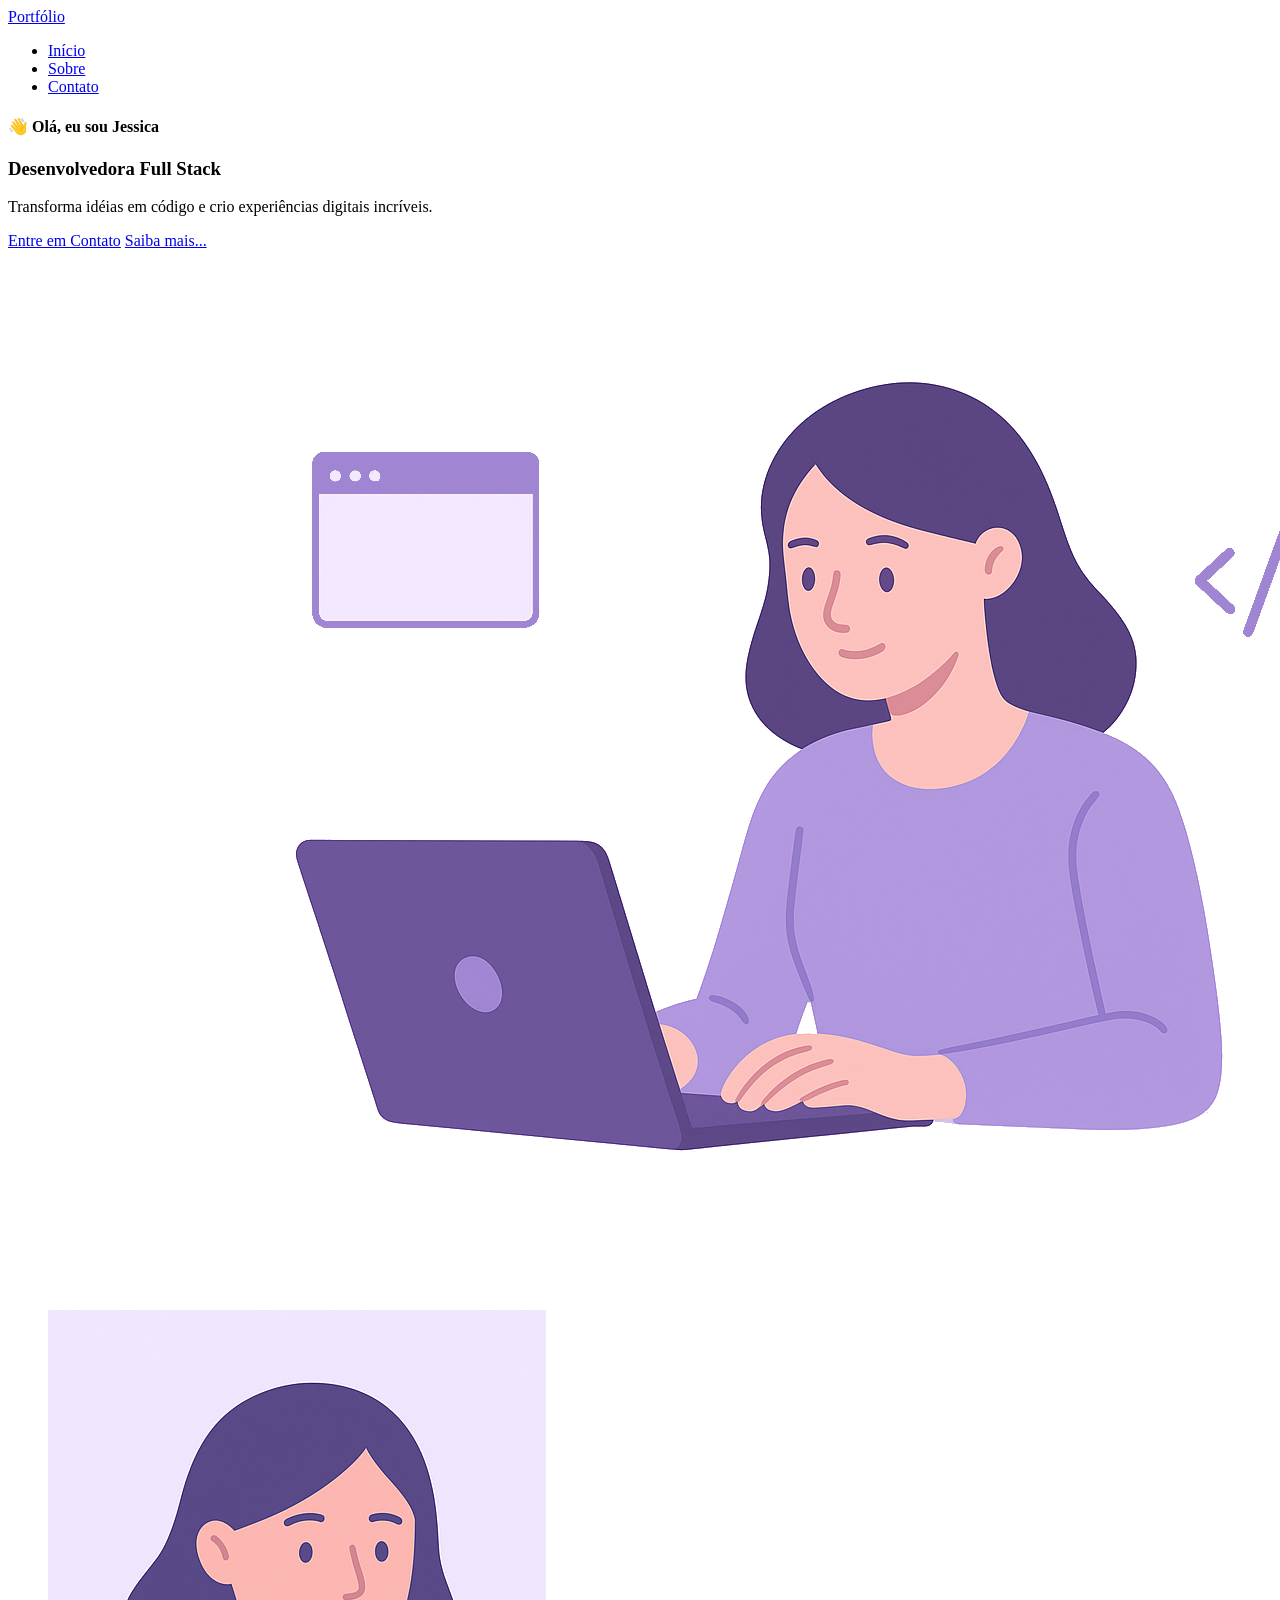
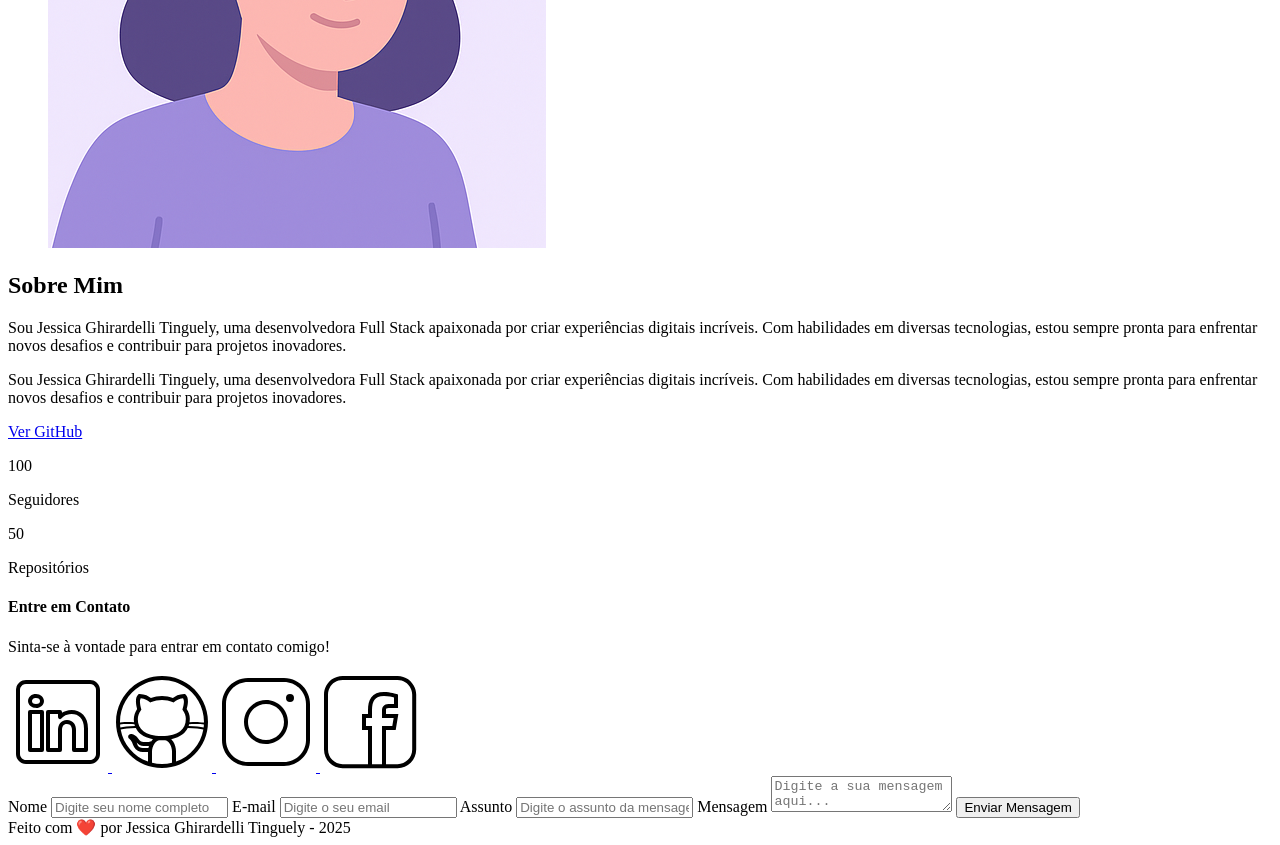
==== index.html @ 411f0055 ":sparkles: Construção da Página index.html" ====
<!DOCTYPE html>
<html lang="pt-br">
<head>
    <meta charset="UTF-8">
    <meta name="viewport" content="width=device-width, initial-scale=1.0">
    <!-- Meta Taqgs Essenciais -->
    <meta name="author" content="Jessica Ghirardelli Tinguely">
    <meta name="description" content="Portfólio de Jessica Ghirardelli Tinguely, desenvolvedora Full Stack especializada em criar experiências digitais incríveis. Conheça os meus projetos e entre em contato .">
    <meta name="robots" content="index, follow">

    <!-- Favicon -->
     <link rel="icon" type="image/svg+xml" href="./assets/img/favicon.svg">



    <title>Portfólio Jessica</title>
</head>
<body>
    <!-- Navbar - Menu -->
   <header class="flex menu_container">
        <article class="menu_content">
            <div id="titulo">
                <a href="#">Portfólio</a>
            </div>

            <nav>
                <ul class="flex menu_list">
                    <li><a href="#hero">Início</a></li>
                    <li><a href="#about">Sobre</a></li>
                    <li><a href="#contact">Contato</a></li>
                </ul>
            </nav>
        </article>
   </header>
    <!-- Seção Principal -->
    <main>

        <section id="hero" class="hero_container">
            <article class="hero_content">
                <h4> 👋 Olá, eu sou Jessica</h4>
                <h1>Desenvolvedora Full Stack</h1>
                <p>Transforma idéias em código e crio experiências digitais incríveis.</p>
                <div class="hero_buttons">
                    <a href="#contact" class="botao">Entre em Contato</a>
                    <a href="#about" class="botao-outline">Saiba mais...</a>
                </div>
            </article>
            <figure class="hero_image">
                <img src="./assets/img/dev_woman.svg" 
                alt="Imagem com uma pessoa desenvolvedora escrevendo código em um laptop"
                class="ilustracao float-animation"
                >
            </figure>

        </section>

        <section id="about" class="about_container">
            <figure class="about_image">
                <img src="./assets/img/avatar_dev_woman.svg" 
                alt="Foto da pessoa desenvolvedora"
                >
            </figure>
            <article>
            <h2>Sobre Mim</h2>
            <p>Sou Jessica Ghirardelli Tinguely, uma desenvolvedora Full Stack apaixonada por criar experiências digitais incríveis. Com habilidades em diversas tecnologias, estou sempre pronta para enfrentar novos desafios e contribuir para projetos inovadores.</p>
            <p>Sou Jessica Ghirardelli Tinguely, uma desenvolvedora Full Stack apaixonada por criar experiências digitais incríveis. Com habilidades em diversas tecnologias, estou sempre pronta para enfrentar novos desafios e contribuir para projetos inovadores.</p>

            <div class="about_stats">
                <a href="#" target="_blank"class="botao">Ver GitHub</a>
                <div class="stat-item">
                    <p class="stat-number">100</p>
                    <p class="stat-label">Seguidores</p>
                </div>
                <div class="stat-item">
                    <p class="stat-number">50</p>
                    <p class="stat-label">Repositórios</p>
                </div>
        </div>
            
            </article>
        </section>

        <section id="contact"   >
            <article class="contact_info">
                <h4>Entre em Contato</h4>
                <p>Sinta-se à vontade para entrar em contato comigo!</p>
                <div class="social_container">
                    <a href="#" target="_blank" class="social_icon">
                        <img src="./assets/img/linkedin.svg" alt="Link para o Linkedin"> 
                    </a>
                    <a href="#" target="_blank" class="social_icon">
                        <img src="./assets/img/github.svg" alt="Link para o GitHub"> 
                    </a>
                    <a href="#" target="_blank" class="social_icon">
                        <img src="./assets/img/instagram.svg" alt="Link para o Instagram"> 
                    </a>
                    <a href="#" target="_blank" class="social_icon">
                        <img src="./assets/img/facebook.svg" alt="Link para o Facebook"> 
                    </a>

                </div>


            </article>
            <form id="formulario">
                <label for="nome">Nome</label>
                <input id="nome" name="nome" type="text" placeholder="Digite seu nome completo">
                <span id="txtNome"></span>

                <label for="email">E-mail</label>
                <input id="email" name="email" type="text" placeholder="Digite o seu email">
                <span id="txtEmail"></span>

                <label for="assunto">Assunto</label>
                <input id="assunto" name="assunto" type="text" placeholder="Digite o assunto da mensagem">
                <span id="txtAssunto"></span>

                <label for="mensagem">Mensagem</label>
                <textarea id="mensagem" name="mensagem" placeholder="Digite a sua mensagem aqui..."></textarea>
        
                <button class="botao" type="submit">Enviar Mensagem</button>
            </form>
        </section>
    </main>
    <!-- Footer - Rodapé -->
    <footer>
        Feito com ❤️ por Jessica Ghirardelli Tinguely - 2025
    </footer>
</body>
</html>
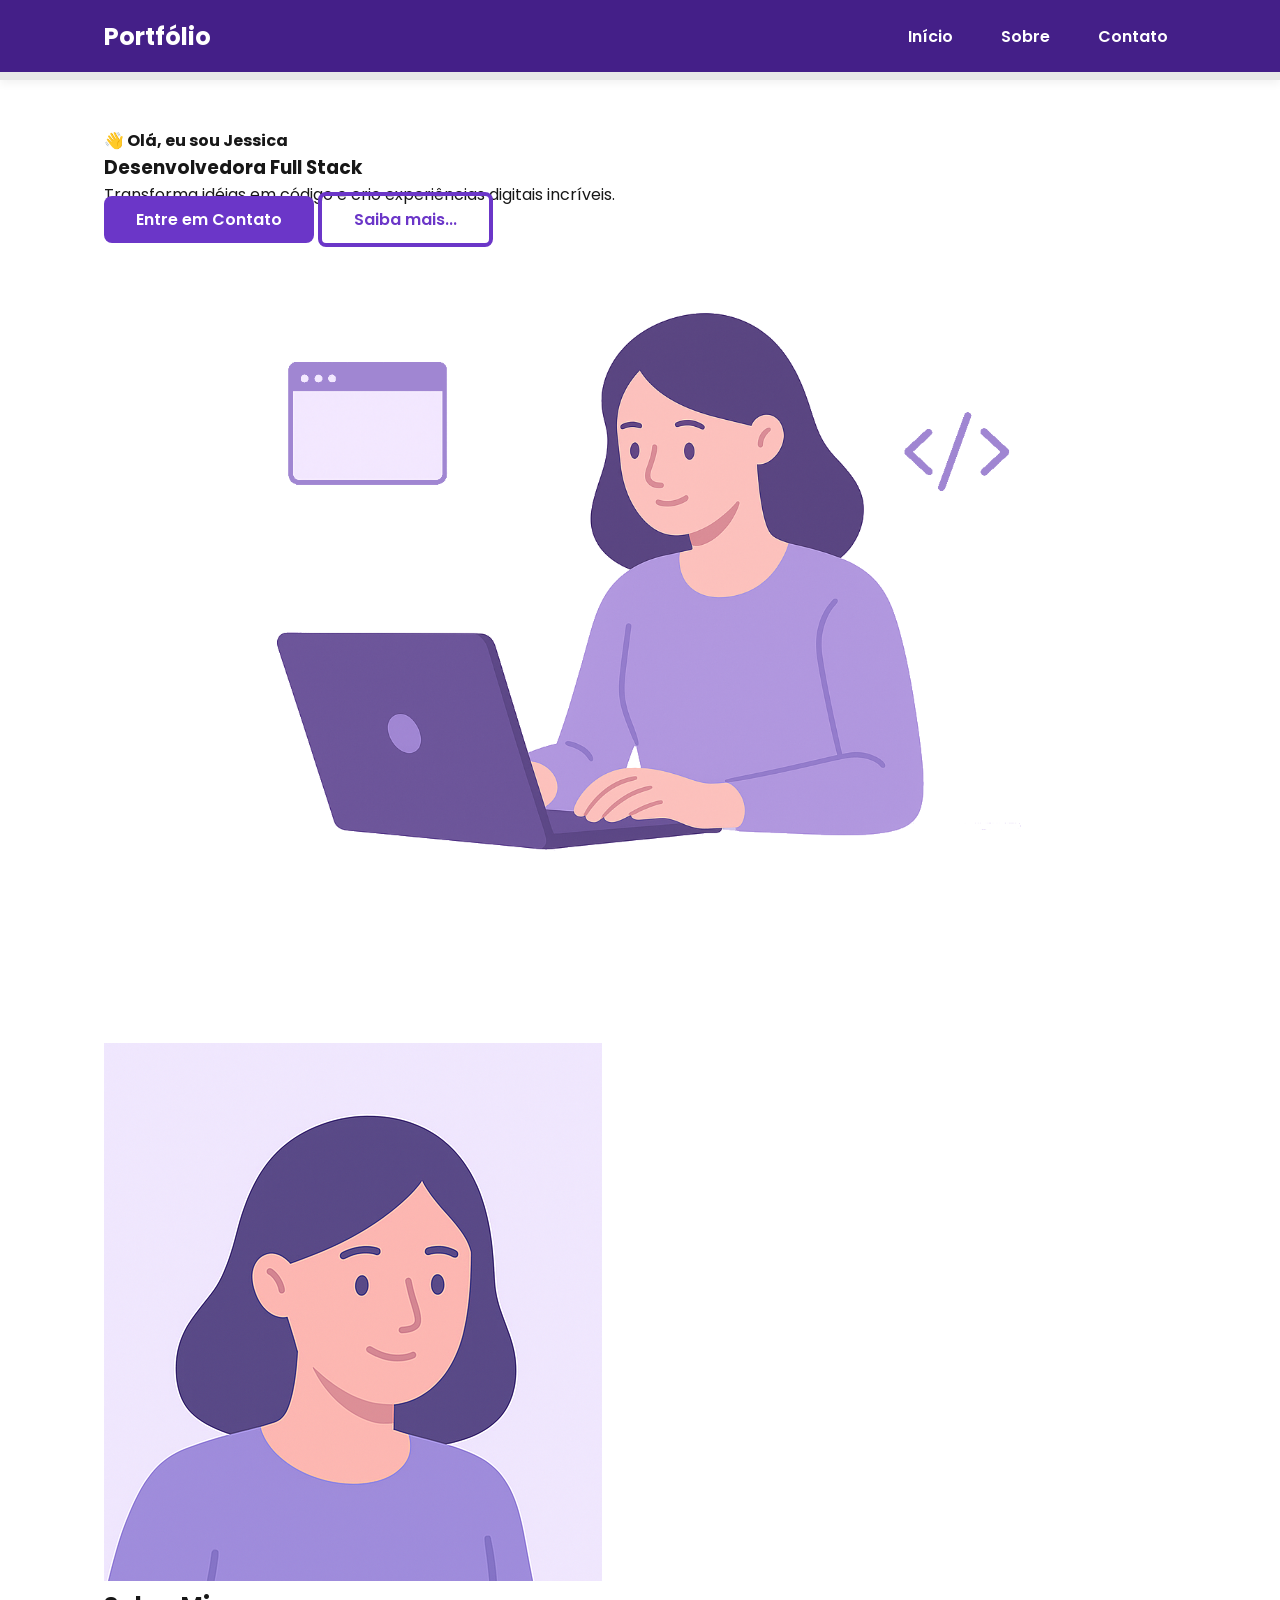
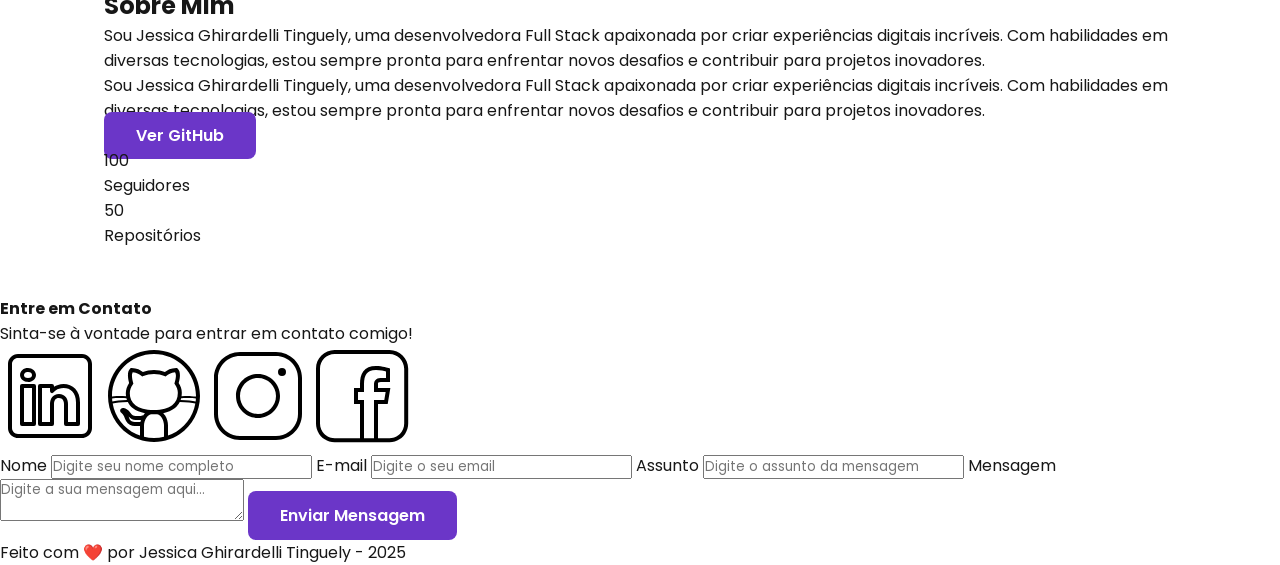
==== commit 9ad2e9a2: ":sparkles: Implementação CSS" ====
--- a/index.html
+++ b/index.html
@@ -1,8 +1,20 @@
 <!DOCTYPE html>
 <html lang="pt-br">
 <head>
+
+    <!-- Servidores de Fontes do Google -->
+    <link rel="preconnect" href="https://fonts.googleapis.com">
+    <link rel="preconnect" href="https://fonts.gstatic.com" crossorigin>
+ 
+    <!-- Fonte do Google - Poppins -->
+    <link href="https://fonts.googleapis.com/css2?family=Poppins&display=swap" rel="stylesheet">
+
+    <!-- Padrão de caracteres -->
     <meta charset="UTF-8">
+
+    <!-- Layout Mobile -->
     <meta name="viewport" content="width=device-width, initial-scale=1.0">
+   
     <!-- Meta Taqgs Essenciais -->
     <meta name="author" content="Jessica Ghirardelli Tinguely">
     <meta name="description" content="Portfólio de Jessica Ghirardelli Tinguely, desenvolvedora Full Stack especializada em criar experiências digitais incríveis. Conheça os meus projetos e entre em contato .">
@@ -11,11 +23,14 @@
     <!-- Favicon -->
      <link rel="icon" type="image/svg+xml" href="./assets/img/favicon.svg">
 
+    <!--Link para o arquivo CSS -->
 
+    <link rel="stylesheet" href="./assets/css/styles.css">
 
     <title>Portfólio Jessica</title>
 </head>
 <body>
+    
     <!-- Navbar - Menu -->
    <header class="flex menu_container">
         <article class="menu_content">
--- a/assets/css/styles.css
+++ b/assets/css/styles.css
@@ -0,0 +1,165 @@
+/* Reset do navegador */
+
+*{
+    margin: 0;
+    padding: 0;
+    box-sizing: border-box;
+    text-decoration: none;
+    outline: none;
+    font-family: 'Poppins', sans-serif;
+}
+/* === VARIÁVEIS === */
+:root {
+    /* Cores */
+    --purple-50:  #f4eaff; 
+    --purple-100: #e9dcfa; 
+    --purple-200: #cdb3f0; 
+    --purple-300: #b186e5; 
+    --purple-400: #9460db; 
+    --purple-500: #6b36c8; 
+    --purple-600: #5b2ca0; 
+    --purple-700: #4c2177; 
+    --purple-800: #441f88; 
+    --purple-900: #2a0e4d; 
+    --gray-100: #f5f5f5;
+    --gray-200: #e8e8e8;
+    --gray-400: #505861;
+    --black-800: #171717;
+    --white: #ffffff;
+    --error: #e63946;
+ 
+    /* Sombras */
+    --shadow-sm: 0 0.25rem 0.5rem #0000000D;
+    --shadow-md: 0 0.25rem 0.75rem #6B36C84D;
+    --shadow-lg: 0 0.5rem 1.5rem #6B36C833;
+    --shadow-focus: 0 0 0 0.25rem #6B36C81A;
+}
+
+/* Estilos globais */
+
+html{
+    scroll-behavior: smooth;
+}
+
+body{
+    display: flex;
+    flex-direction: column;
+    min-height: 100vh;
+    background-color: var(--white);
+    color: var(--black-800);
+}
+
+main{
+    flex: 1;
+}
+a, 
+button{
+    cursor: pointer;
+}
+
+/* Botões */
+
+.botao,
+.botao-outline{
+    padding: 0.75rem 2rem;
+    border-radius: 0.5rem;
+    font-size: 1rem;
+    font-weight: 600;
+    text-align: center;
+    transition: all 0.3s ease;
+}
+.botao{
+    border: none;
+    color: var(--white);
+    background-color: var(--purple-500);
+}
+.botao:hover{
+    background-color: var(--purple-800);
+    box-shadow: var(--shadow-md);
+    transform: translateY(-0.25rem);
+}
+.botao-outline{
+    border: 0.25rem solid var(--purple-500);
+    color: var(--purple-500);
+    background-color: transparent;
+}
+.botao-outline:hover{
+    background-color: var(--purple-500);
+    color: var(--white);
+    box-shadow: var(--shadow-md);
+    transform: translateY(-0.25rem);
+}
+
+/* Menu */
+
+.menu_container{
+    position: sticky;
+    top:0;
+    wurl(http://127.0.0.1:5500/assets/img/dev_woman.svg)idth: 100%;
+    height: 5rem;
+    background-color: var(--purple-800);
+    border-bottom: 0.5rem solid var(--gray-200);
+    box-shadow: var(--shadow-sm);
+    z-index: 1000; /* Mantém o menu acima de outros elementos */
+}
+
+.menu_content{
+    display: flex;
+    justify-content: space-between;
+    align-items: center;
+    width: 70rem;
+    height: 100%;
+    padding: 0 1.5rem;
+    margin: 0 auto;
+}
+
+.menu_container a{
+    font-weight: 600;
+    color: var(--white);
+    transition: color 0.3s ease;
+}
+.menu_container a:hover{
+    color: var(--purple-200);
+}
+
+#titulo a{
+    font-size: 1.5rem;
+    font-weight: 700;
+}
+
+.menu_list{
+    display: flex;
+    list-style: none;
+    gap: 2rem;
+}
+
+.menu_list a{
+    padding: 0.5rem;
+}
+
+/* Seções - Estilos Comuns */
+
+.hero_container,
+.about_container,
+.contact_container{
+    max-width: 70rem;
+    margin: 0 auto;
+    padding: 3rem 1.5rem;
+    scroll-margin-top: 6rem; /* Espaço para o menu fixo */
+}
+
+/* Seção Hero */
+
+.hero_image{
+    flex: 1;
+    display: flex;
+    justify-content: center;
+    align-items: center;
+}
+
+.ilustracao{
+    width: 100%;
+    max-width: 100%;
+    border-radius: 2rem;
+}
+
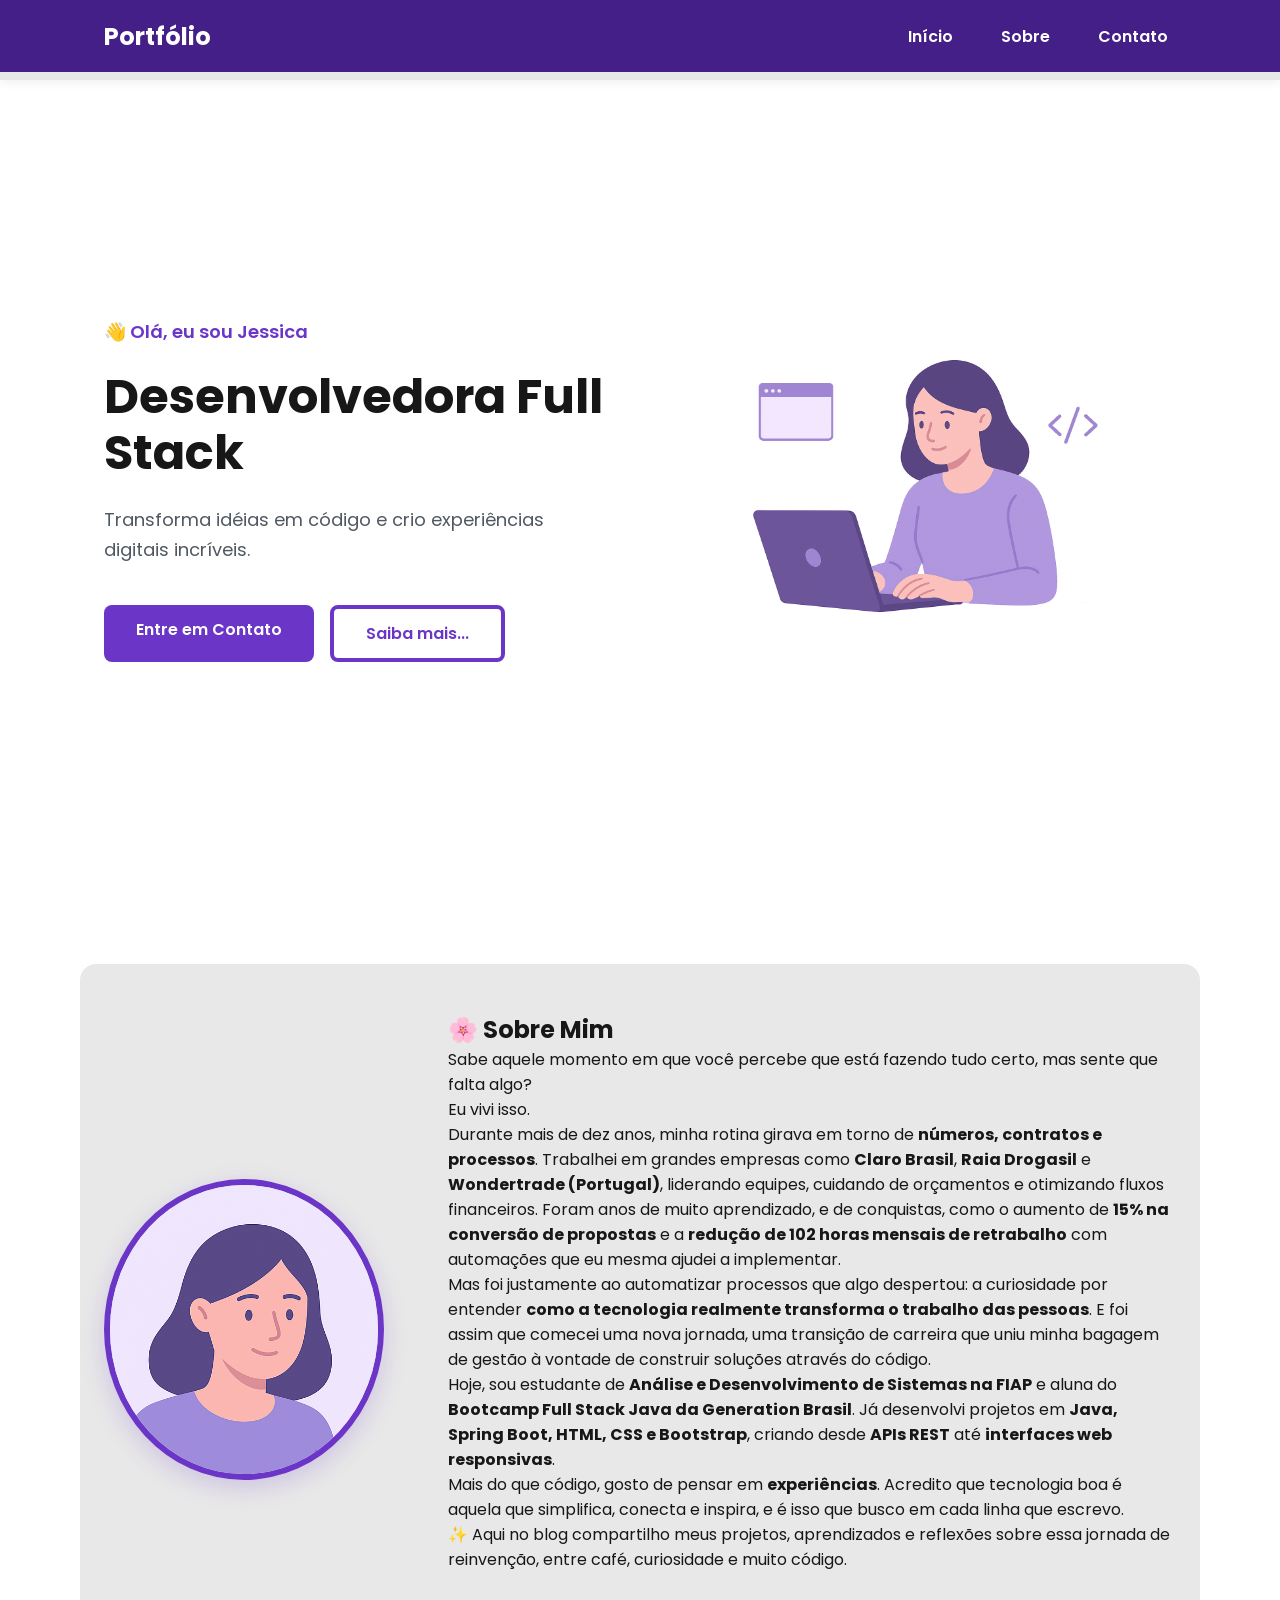
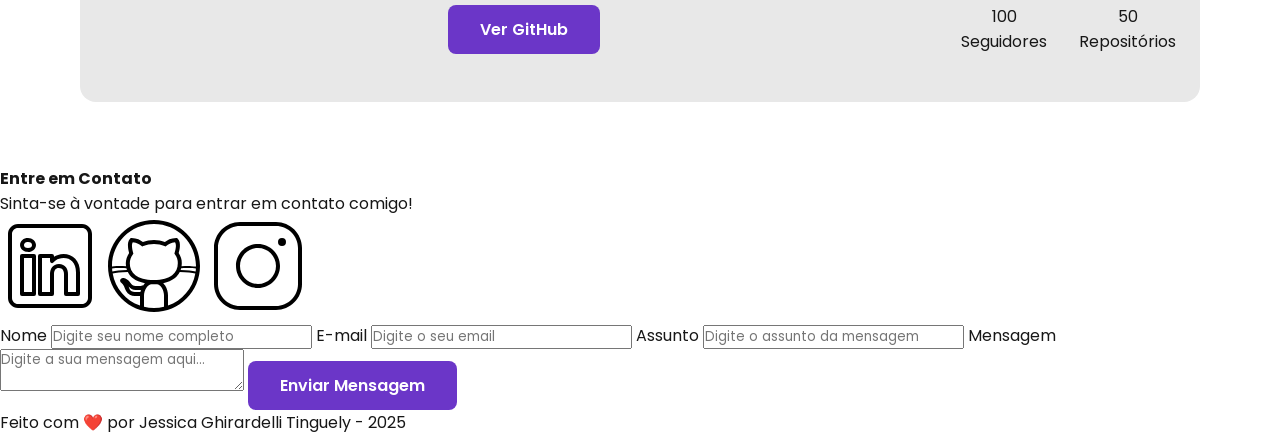
==== commit 4be1943d: ":lipstick: Estilização com CSS Hero e About" ====
--- a/index.html
+++ b/index.html
@@ -76,12 +76,34 @@
                 >
             </figure>
             <article>
-            <h2>Sobre Mim</h2>
-            <p>Sou Jessica Ghirardelli Tinguely, uma desenvolvedora Full Stack apaixonada por criar experiências digitais incríveis. Com habilidades em diversas tecnologias, estou sempre pronta para enfrentar novos desafios e contribuir para projetos inovadores.</p>
-            <p>Sou Jessica Ghirardelli Tinguely, uma desenvolvedora Full Stack apaixonada por criar experiências digitais incríveis. Com habilidades em diversas tecnologias, estou sempre pronta para enfrentar novos desafios e contribuir para projetos inovadores.</p>
+            <h2>🌸 Sobre Mim</h2>
+                <p>Sabe aquele momento em que você percebe que está fazendo tudo certo, mas sente que falta algo? <br>
+                Eu vivi isso.</p>
+               
+                <p>Durante mais de dez anos, minha rotina girava em torno de <strong>números, contratos e processos</strong>. 
+                Trabalhei em grandes empresas como <strong>Claro Brasil</strong>, <strong>Raia Drogasil</strong> e 
+                <strong>Wondertrade (Portugal)</strong>, liderando equipes, cuidando de orçamentos e otimizando fluxos financeiros. 
+                Foram anos de muito aprendizado, e de conquistas, como o aumento de <strong>15% na conversão de propostas</strong> 
+                e a <strong>redução de 102 horas mensais de retrabalho</strong> com automações que eu mesma ajudei a implementar.</p>
+              
+                <p>Mas foi justamente ao automatizar processos que algo despertou: a curiosidade por entender 
+                <strong>como a tecnologia realmente transforma o trabalho das pessoas</strong>.  
+                E foi assim que comecei uma nova jornada, uma transição de carreira que uniu minha bagagem de gestão 
+                à vontade de construir soluções através do código.</p>
+              
+                <p>Hoje, sou estudante de <strong>Análise e Desenvolvimento de Sistemas na FIAP</strong> e aluna do 
+                <strong>Bootcamp Full Stack Java da Generation Brasil</strong>. Já desenvolvi projetos em 
+                <strong>Java, Spring Boot, HTML, CSS e Bootstrap</strong>, criando desde <strong>APIs REST</strong> 
+                até <strong>interfaces web responsivas</strong>.</p>
+              
+                <p>Mais do que código, gosto de pensar em <strong>experiências</strong>.  
+                Acredito que tecnologia boa é aquela que simplifica, conecta e inspira, e é isso que busco em cada linha que escrevo.</p>
+              
+                <p>✨ Aqui no blog compartilho meus projetos, aprendizados e reflexões sobre essa jornada de reinvenção,
+                entre café, curiosidade e muito código.</p>
 
             <div class="about_stats">
-                <a href="#" target="_blank"class="botao">Ver GitHub</a>
+                <a href="https://github.com/jessicatinguely" target="_blank"class="botao">Ver GitHub</a>
                 <div class="stat-item">
                     <p class="stat-number">100</p>
                     <p class="stat-label">Seguidores</p>
@@ -100,19 +122,15 @@
                 <h4>Entre em Contato</h4>
                 <p>Sinta-se à vontade para entrar em contato comigo!</p>
                 <div class="social_container">
-                    <a href="#" target="_blank" class="social_icon">
+                    <a href="https://linkedin.com/in/jessicatinguely" target="_blank" class="social_icon">
                         <img src="./assets/img/linkedin.svg" alt="Link para o Linkedin"> 
                     </a>
-                    <a href="#" target="_blank" class="social_icon">
+                    <a href="https://github.com/jessicatinguely" target="_blank" class="social_icon">
                         <img src="./assets/img/github.svg" alt="Link para o GitHub"> 
                     </a>
-                    <a href="#" target="_blank" class="social_icon">
+                    <a href="https://www.instagram.com/jessicatinguely/" target="_blank" class="social_icon">
                         <img src="./assets/img/instagram.svg" alt="Link para o Instagram"> 
                     </a>
-                    <a href="#" target="_blank" class="social_icon">
-                        <img src="./assets/img/facebook.svg" alt="Link para o Facebook"> 
-                    </a>
-
                 </div>
 
 
--- a/assets/css/styles.css
+++ b/assets/css/styles.css
@@ -95,7 +95,7 @@
 .menu_container{
     position: sticky;
     top:0;
-    wurl(http://127.0.0.1:5500/assets/img/dev_woman.svg)idth: 100%;
+    width: 100%;
     height: 5rem;
     background-color: var(--purple-800);
     border-bottom: 0.5rem solid var(--gray-200);
@@ -162,4 +162,125 @@
     max-width: 100%;
     border-radius: 2rem;
 }
-
+.hero_container {
+    min-height: calc(100vh - 5rem);  /* Altura total da viewport menos a altura do menu */
+    display: flex;
+    align-items: center;
+    gap: 4rem;
+}
+
+.hero_content {
+    flex: 1;
+    display: flex;
+    flex-direction: column;  /* Alinha os itens verticalmente */
+    gap: 1.5rem;
+}
+
+.hero_content h4 {  
+    font-size: 1.125rem;
+    font-weight: 600;
+    color: var(--purple-500);
+}
+
+.hero_content h1 {  
+    font-size: 3rem;
+    font-weight: 700;
+    line-height: 3.5rem;
+    color: var(--black-800);
+}
+
+.hero_content p {  
+    font-size: 1.125rem;
+    line-height: 1.875rem;
+    color: var(--gray-400);
+}
+
+.hero_buttons {
+    display: flex;
+    gap: 1rem;
+    margin-top: 1rem;
+}
+/* === ABOUT === */
+.about_container {
+    margin: 4rem auto;
+    display: flex;
+    align-items: center;
+    gap: 4rem;
+    background-color: var(--gray-200);
+    border-radius: 1rem;
+}
+
+.about_image {
+    flex: 0 0 17.5rem;  
+}
+
+.about_image img {
+    width: 100%;
+    border: 0.375rem solid var(--purple-500);
+    border-radius: 50%;
+    box-shadow: var(--shadow-lg);
+}
+
+.about_content h2 {
+    font-size: 2.5rem;ƒ
+    font-weight: 700;
+    margin-bottom: 1.5rem;
+    color: var(--purple-800);
+}
+
+.about_content p {
+    font-size: 1.125rem;
+    line-height: 1.875rem;
+    color: var(--gray-400);
+    margin-bottom: 1rem;
+}
+
+.about_stats {
+    display: flex;
+    gap: 2rem;
+    margin-top: 2rem;
+    align-items: center;
+}
+
+.about_stats .botao {
+    margin-right: auto;
+}
+
+.stat-item {
+    text-align: center;
+}
+
+.stats-wrapper {
+    display: flex;
+    flex-direction: row;
+    gap: 2rem;
+    margin-top: 2rem;
+}
+
+.stats-wrapper .stat-number {
+    font-size: 1.5rem;
+    font-weight: 700;
+    color: var(--purple-500);
+    margin-bottom: 0;
+}
+
+.stats-wrapper .stat-label {
+    font-size: 0.875rem;
+    color: var(--gray-400);
+    margin-bottom: 0;
+}
+/* Animação - Imagem Hero */
+@keyframes float {
+    0%,
+    100% {
+        transform: translateY(0); /* Define a posição inicial e final */
+    }
+
+    50% {
+        transform: translateY(-1.25rem);  /* Move a imagem para cima no meio da animação */
+    }
+}
+
+.float-animation {
+    animation: float 3s ease-in-out infinite;  /* Aplica a animação com duração de 3 segundos, suavização ease-in-out e repetição infinita */
+}
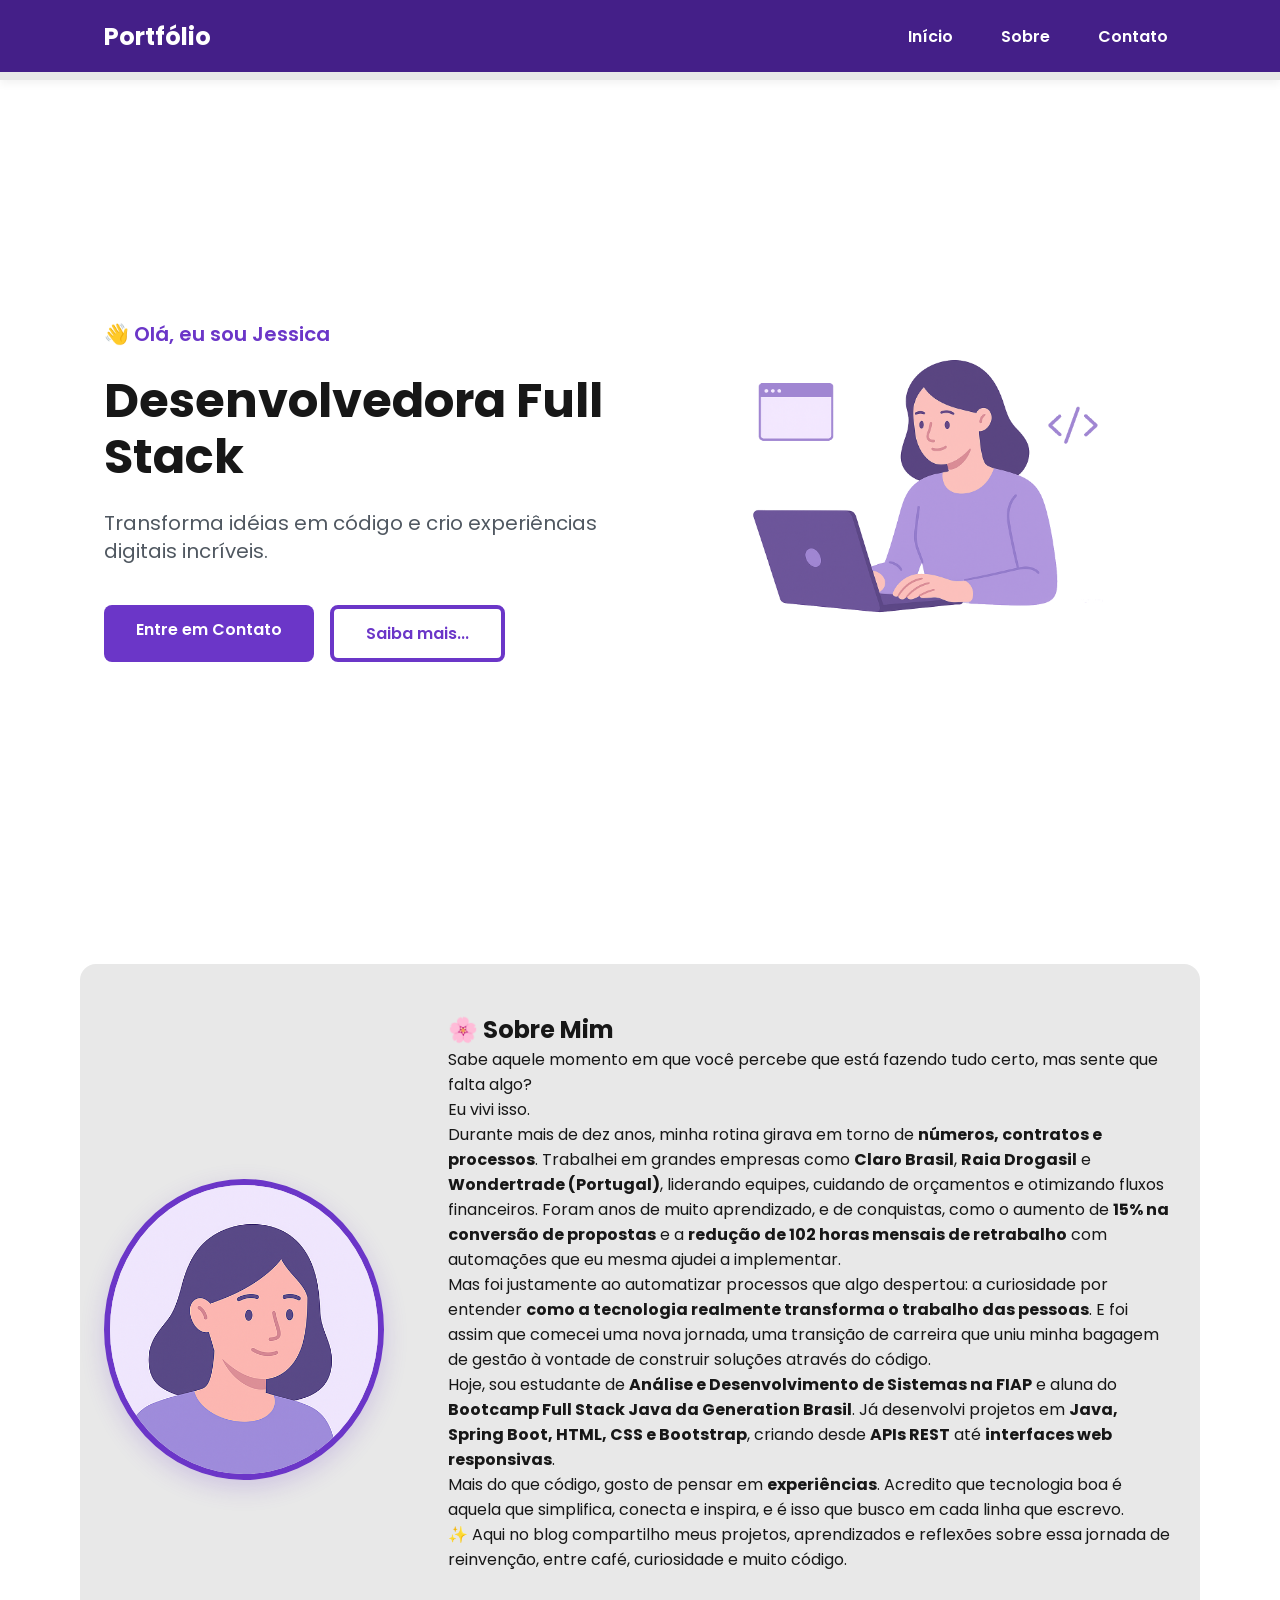
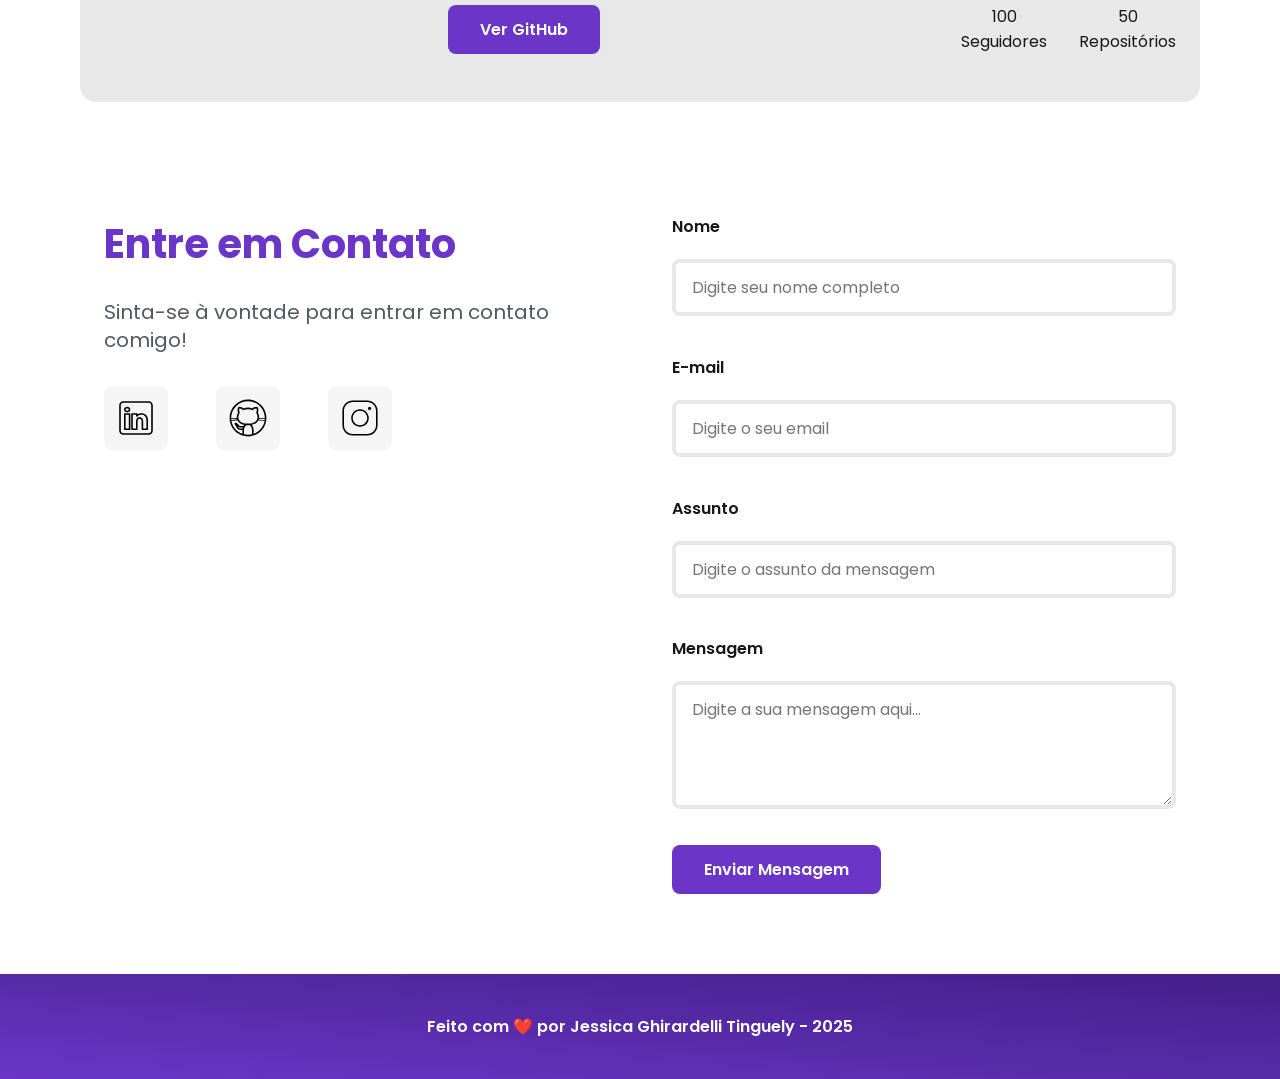
==== commit 445e3595: ":lipstick: Estilização Página index.html" ====
--- a/index.html
+++ b/index.html
@@ -117,7 +117,7 @@
             </article>
         </section>
 
-        <section id="contact"   >
+        <section id="contact" class="contact_container"  >
             <article class="contact_info">
                 <h4>Entre em Contato</h4>
                 <p>Sinta-se à vontade para entrar em contato comigo!</p>
--- a/assets/css/styles.css
+++ b/assets/css/styles.css
@@ -150,48 +150,49 @@
 
 /* Seção Hero */
 
-.hero_image{
-    flex: 1;
-    display: flex;
-    justify-content: center;
-    align-items: center;
-}
-
-.ilustracao{
+.hero_image{ /* Estilo da caixinha da imagem */
+    flex: 1; /* Ocupa o espaço restante da caixinha */
+    display: flex; /* Usamos flexbox para centralizar a imagem */
+    justify-content: center; 
+    align-items: center; /* Centraliza a imagem vertical e horizontalmente */
+    gap: 4rem; /* Espaçamento entre a imagem e o conteúdo */
+}
+
+.ilustracao{ /* Estilo da imagem em si */
     width: 100%;
     max-width: 100%;
     border-radius: 2rem;
 }
-.hero_container {
+.hero_container { /* Estilo da caixinha hero */
     min-height: calc(100vh - 5rem);  /* Altura total da viewport menos a altura do menu */
     display: flex;
     align-items: center;
     gap: 4rem;
 }
 
-.hero_content {
+.hero_content { 
     flex: 1;
     display: flex;
     flex-direction: column;  /* Alinha os itens verticalmente */
     gap: 1.5rem;
 }
 
-.hero_content h4 {  
-    font-size: 1.125rem;
+.hero_content h4 { 
+    font-size: 1.25rem;
     font-weight: 600;
     color: var(--purple-500);
 }
 
 .hero_content h1 {  
-    font-size: 3rem;
-    font-weight: 700;
-    line-height: 3.5rem;
+    font-size: 3rem; /* Tamanho da fonte do título */
+    font-weight: 700;
+    line-height: 3.5rem; /* Espaçamento entre linhas, geralmente um pouco maior que a fonte */
     color: var(--black-800);
 }
 
 .hero_content p {  
-    font-size: 1.125rem;
-    line-height: 1.875rem;
+    font-size: 1.25rem;
+    line-height: 1.75rem;
     color: var(--gray-400);
 }
 
@@ -217,20 +218,20 @@
 .about_image img {
     width: 100%;
     border: 0.375rem solid var(--purple-500);
-    border-radius: 50%;
+    border-radius: 50%; /* Torna a imagem circular */
     box-shadow: var(--shadow-lg);
 }
 
 .about_content h2 {
-    font-size: 2.5rem;ƒ
+    font-size: 2.5rem;
     font-weight: 700;
     margin-bottom: 1.5rem;
     color: var(--purple-800);
 }
 
 .about_content p {
-    font-size: 1.125rem;
-    line-height: 1.875rem;
+    font-size: 1.25rem;
+    line-height: 1.75rem;
     color: var(--gray-400);
     margin-bottom: 1rem;
 }
@@ -270,17 +271,126 @@
     margin-bottom: 0;
 }
 /* Animação - Imagem Hero */
-@keyframes float {
-    0%,
-    100% {
+@keyframes float { /* Define a animação chamada "float" */
+    0%, /* Início da animação */
+    100% { /* Fim da animação */
         transform: translateY(0); /* Define a posição inicial e final */
     }
 
-    50% {
+    50% { /* Meio da animação */
         transform: translateY(-1.25rem);  /* Move a imagem para cima no meio da animação */
     }
 }
 
-.float-animation {
+.float-animation { 
     animation: float 3s ease-in-out infinite;  /* Aplica a animação com duração de 3 segundos, suavização ease-in-out e repetição infinita */
 }
+
+/* Contato */
+
+.contact_container{
+    display:grid;
+    grid-template-columns: 1fr 1fr;
+    margin: 4rem auto 2rem;
+    gap: 4rem;
+}
+
+.contact_info h4{
+    font-size: 2.5rem;
+    font-weight: 700;
+    color: var(--purple-500);
+    margin-bottom: 1.5rem;
+}
+.contact_info p{
+    font-size: 1.25rem;
+    line-height: 1.75rem;
+    color: var(--gray-400);
+    margin-bottom: 2rem;
+}
+.social_container{
+    display: flex;
+    gap: 3rem;
+}
+.social_icon{
+    width: 4rem;
+    height: 4rem;
+    padding: 0.75rem;
+    background-color: var(--gray-100);
+    border-radius: 0.5rem;
+    transition: all 0.3s ease;
+}
+
+.social_icon:hover{
+    background-color: var(--purple-600);
+    box-shadow: var(--shadow-md);
+    transform: translateY(-0.25rem);
+}
+.social_icon img{
+    width: 100%;
+    filter: brightness(0) saturate(100%);
+}
+.social_icon:hover img{
+    filter: brightness(0) invert(100%);
+}
+
+/* Formulário de Contato */
+
+form{
+    display: flex;
+    flex-direction: column;
+    gap: 1.25rem;
+}
+
+form label{
+    font-size: 1rem;
+    font-weight: 600;
+    color: var(--black-800);
+}
+
+form input,
+textarea{
+    width: 100%;
+    padding: 0.75rem 1rem;
+    border: 0.25rem solid var(--gray-200);
+    border-radius: 0.5rem;
+    font-size: 1rem;
+    background-color: var(--white);
+    color: var(--black-800);
+    transition: border-color 0.3s ease;
+}
+
+form input:focus,
+form textarea:focus{
+    border-color: var(--purple-500);
+    box-shadow: var(--shadow-focus);
+    font-size: larger; /* Aumenta o tamanho da fonte ao focar, plus */
+}   
+
+form textarea{
+    resize: vertical; /* Permite redimensionar verticalmente */
+    min-height: 8rem;  
+    max-height: 15rem;
+}
+
+form span{
+    font-size: 0.75rem;
+    color: var(--error);
+    margin-top: -.075rem;
+    font-weight: 500;
+}
+
+
+form .botao{
+    align-self: flex-start; /* Alinha o botão à esquerda */
+    margin-top: 1rem;
+}
+
+/* Footer */
+footer{
+    background: linear-gradient(to right top, var(--purple-500), var(--purple-800));
+    color: var(--white);
+    text-align: center;
+    padding: 2.5rem;
+    font-weight: 600;
+    margin-top: auto;
+}
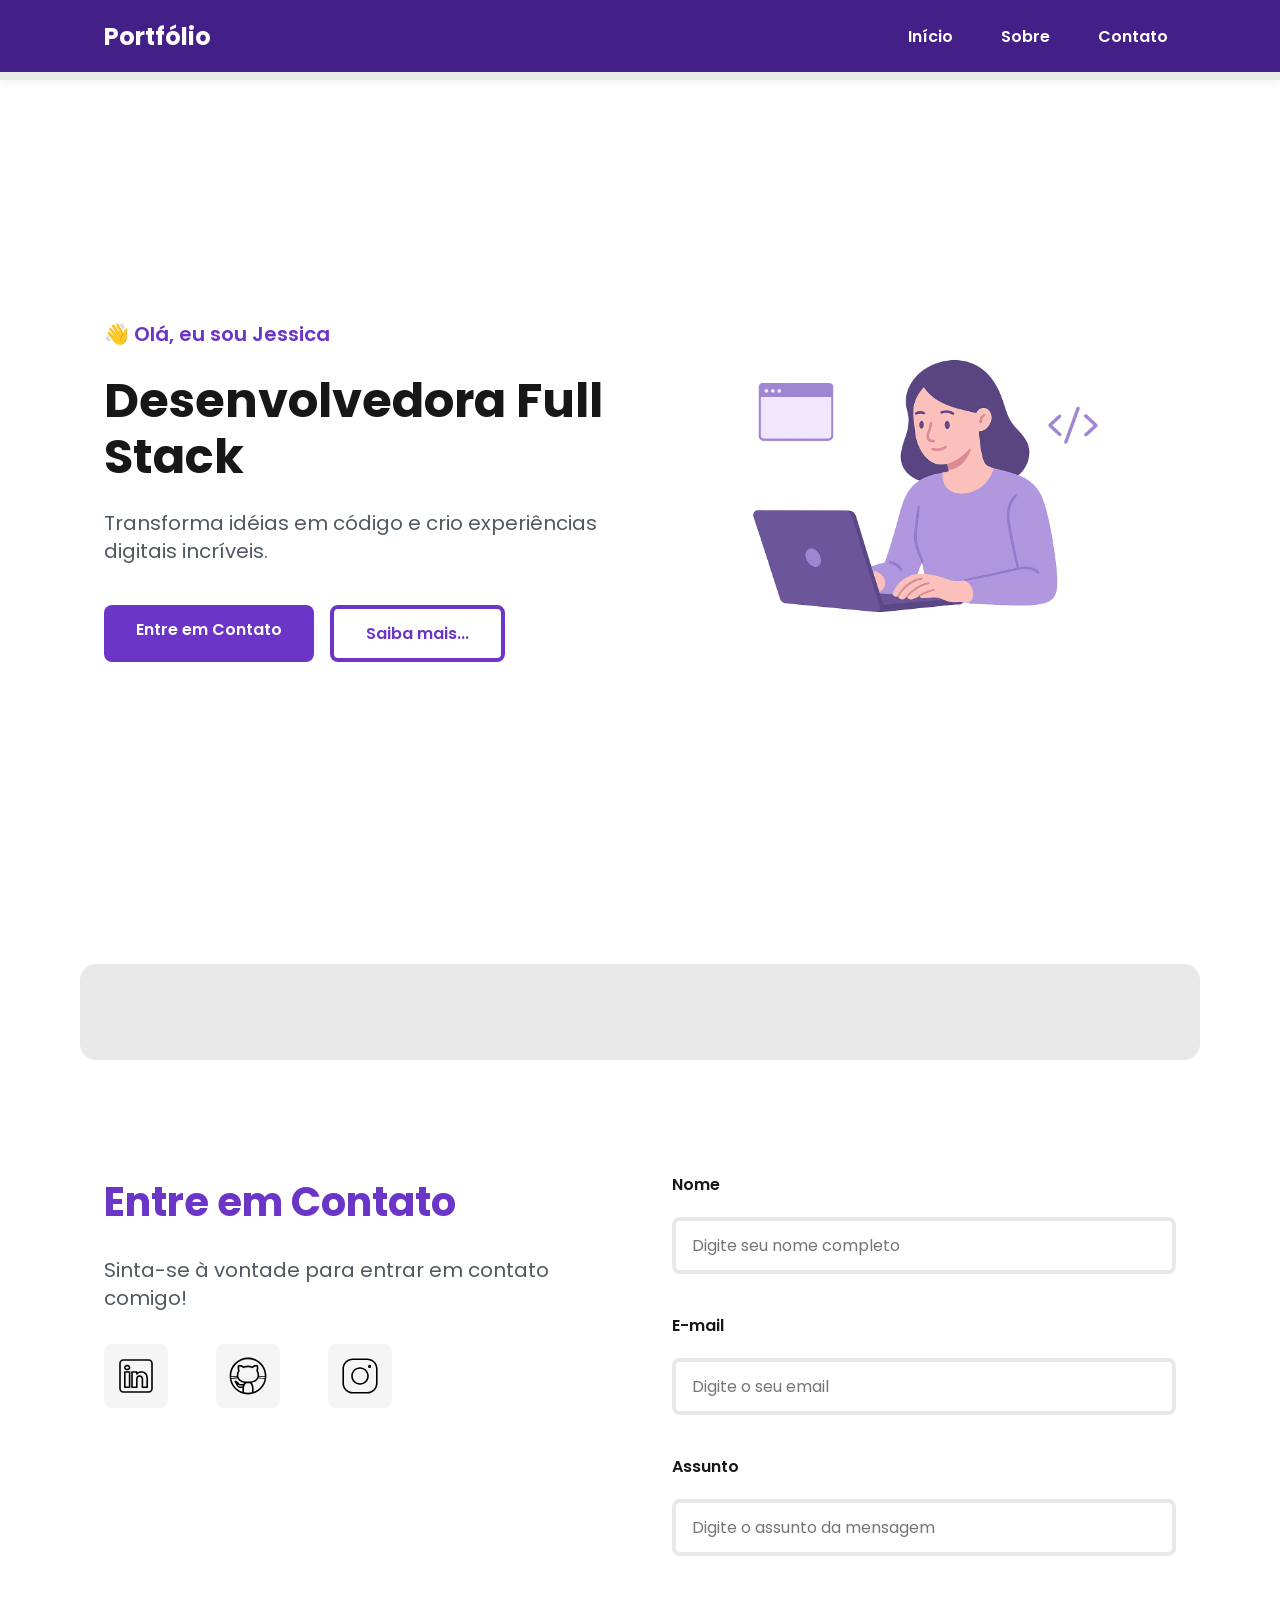
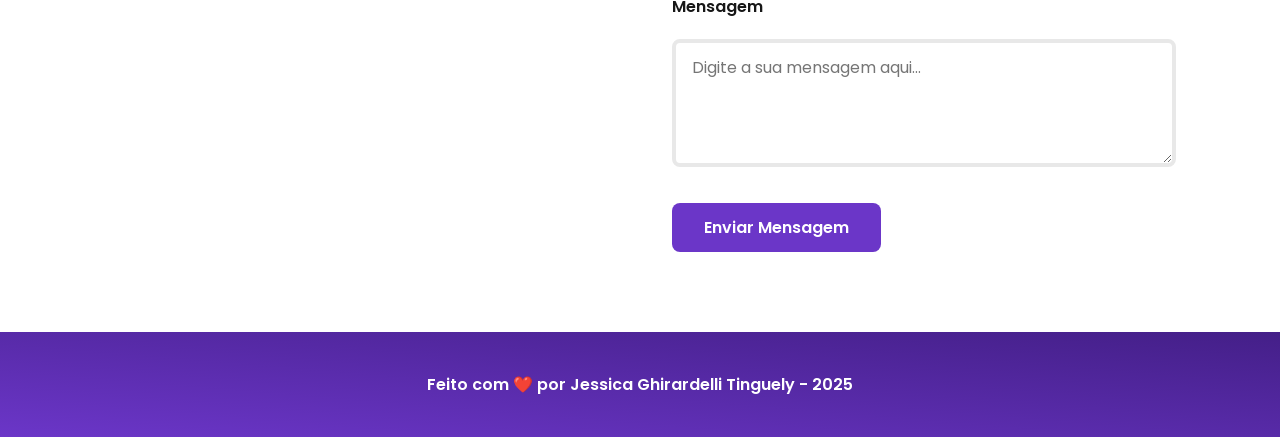
==== commit 44c791b4: ":sparkles: Implementação JavaScript" ====
--- a/index.html
+++ b/index.html
@@ -70,51 +70,7 @@
         </section>
 
         <section id="about" class="about_container">
-            <figure class="about_image">
-                <img src="./assets/img/avatar_dev_woman.svg" 
-                alt="Foto da pessoa desenvolvedora"
-                >
-            </figure>
-            <article>
-            <h2>🌸 Sobre Mim</h2>
-                <p>Sabe aquele momento em que você percebe que está fazendo tudo certo, mas sente que falta algo? <br>
-                Eu vivi isso.</p>
-               
-                <p>Durante mais de dez anos, minha rotina girava em torno de <strong>números, contratos e processos</strong>. 
-                Trabalhei em grandes empresas como <strong>Claro Brasil</strong>, <strong>Raia Drogasil</strong> e 
-                <strong>Wondertrade (Portugal)</strong>, liderando equipes, cuidando de orçamentos e otimizando fluxos financeiros. 
-                Foram anos de muito aprendizado, e de conquistas, como o aumento de <strong>15% na conversão de propostas</strong> 
-                e a <strong>redução de 102 horas mensais de retrabalho</strong> com automações que eu mesma ajudei a implementar.</p>
-              
-                <p>Mas foi justamente ao automatizar processos que algo despertou: a curiosidade por entender 
-                <strong>como a tecnologia realmente transforma o trabalho das pessoas</strong>.  
-                E foi assim que comecei uma nova jornada, uma transição de carreira que uniu minha bagagem de gestão 
-                à vontade de construir soluções através do código.</p>
-              
-                <p>Hoje, sou estudante de <strong>Análise e Desenvolvimento de Sistemas na FIAP</strong> e aluna do 
-                <strong>Bootcamp Full Stack Java da Generation Brasil</strong>. Já desenvolvi projetos em 
-                <strong>Java, Spring Boot, HTML, CSS e Bootstrap</strong>, criando desde <strong>APIs REST</strong> 
-                até <strong>interfaces web responsivas</strong>.</p>
-              
-                <p>Mais do que código, gosto de pensar em <strong>experiências</strong>.  
-                Acredito que tecnologia boa é aquela que simplifica, conecta e inspira, e é isso que busco em cada linha que escrevo.</p>
-              
-                <p>✨ Aqui no blog compartilho meus projetos, aprendizados e reflexões sobre essa jornada de reinvenção,
-                entre café, curiosidade e muito código.</p>
-
-            <div class="about_stats">
-                <a href="https://github.com/jessicatinguely" target="_blank"class="botao">Ver GitHub</a>
-                <div class="stat-item">
-                    <p class="stat-number">100</p>
-                    <p class="stat-label">Seguidores</p>
-                </div>
-                <div class="stat-item">
-                    <p class="stat-number">50</p>
-                    <p class="stat-label">Repositórios</p>
-                </div>
-        </div>
             
-            </article>
         </section>
 
         <section id="contact" class="contact_container"  >
@@ -159,5 +115,8 @@
     <footer>
         Feito com ❤️ por Jessica Ghirardelli Tinguely - 2025
     </footer>
+
+    <!-- Link para o arquivo JS -->
+    <script src="./assets/js/scripts.js"></script>
 </body>
 </html>
--- a/assets/css/styles.css
+++ b/assets/css/styles.css
@@ -393,4 +393,136 @@
     padding: 2.5rem;
     font-weight: 600;
     margin-top: auto;
-}+}
+
+/* Responsividade */
+
+/* Smarthphones (até 490px) */
+
+@media screen and (max-width: 490px){
+
+    /* Menu */
+    .Menu_content{
+        justify-content: center;
+        padding: 0 1 rem;
+    }
+
+    .menu_list{
+        display: none;
+    }
+
+    #titulo a{
+        font-size: 1.25rem;
+        text-align: center;
+    }
+
+    /* Seção Hero */
+
+    .hero_container{
+        flex-direction: column-reverse;
+        gap: 2rem;
+        padding: 1.5rem 1rem;
+        min-height: auto;
+    }
+
+    .hero_content h4{
+        font-size: 1rem;
+    }
+
+    .hero_content h1{
+        font-size: 2rem;
+        line-height: 2.5rem;
+    }
+    .hero_content p{
+        font-size: 1rem;
+        line-height: 1.5rem;
+    }
+
+    .hero_buttons{
+        flex-direction: column;
+        width: 100%;
+        gap: 0.75rem;
+    }
+
+    /* Seção About */
+    .about_container{
+        flex-direction: column;
+        gap: 2rem;
+        text-align: center;
+        padding: 2rem 1rem;
+    }
+
+    .about_content h2{
+        font-size: 1.75rem;
+    }
+    .about_content p{
+        font-size: 1rem;
+        line-height: 1.5rem;
+    }
+    .about_stats{
+        flex-direction: column;
+        align-items: center;
+        gap: 1rem;
+    }
+
+    .about_stats .botao{
+        width: 100%;
+        font-size: 0.9rem;
+        padding: 0.5rem 1.25rem;
+    }
+
+    /*seção Contato*/
+    .contact_container{
+        grid-template-columns: 1fr; /* Muda para uma coluna */
+        padding: 2rem 1rem; 
+    }
+}
+/* Página Sucess */
+
+/* Estilos para a página de sucesso */
+.success_container {
+    display: flex;
+    flex-direction: column;
+    align-items: center;
+    justify-content: center;
+    text-align: center;
+    min-height: calc(100vh - 5rem - 160px);
+    padding: 4rem 1.5rem;
+    background-color: var(--white);
+    gap: 2.5rem; /* Aumenta o espaçamento entre ícone e texto */
+  }
+
+  /* Estilos para a mensagem de sucesso */
+  .success_message{
+    display: grid;
+    justify-items: center;
+    gap: 1rem;
+
+  }
+  /* Estilos para o ícone de sucesso */
+  .success_icon img {
+    width: 150px;
+    height: 150px;
+    border-radius: 50%;
+    background: var(--purple-100);
+    padding: 18px;
+    object-fit: contain;
+    border: none;
+  }
+  
+  /* Estilos para o título e parágrafo da mensagem de sucesso */
+  .success_message h2 {
+    font-size: clamp(26px, 3vw + 8px, 42px);
+    color: var(--purple-800);
+    margin-bottom: 1.25rem; /* mais espaçamento abaixo do título */
+    font-weight: 700;
+  }
+  
+  .success_message p {
+    color: var(--gray-400);
+    font-size: 1.2rem;
+    line-height: 0.5rem; /* mais espaçamento entre as linhas */
+    margin-bottom: 1rem; 
+}
+  
+  
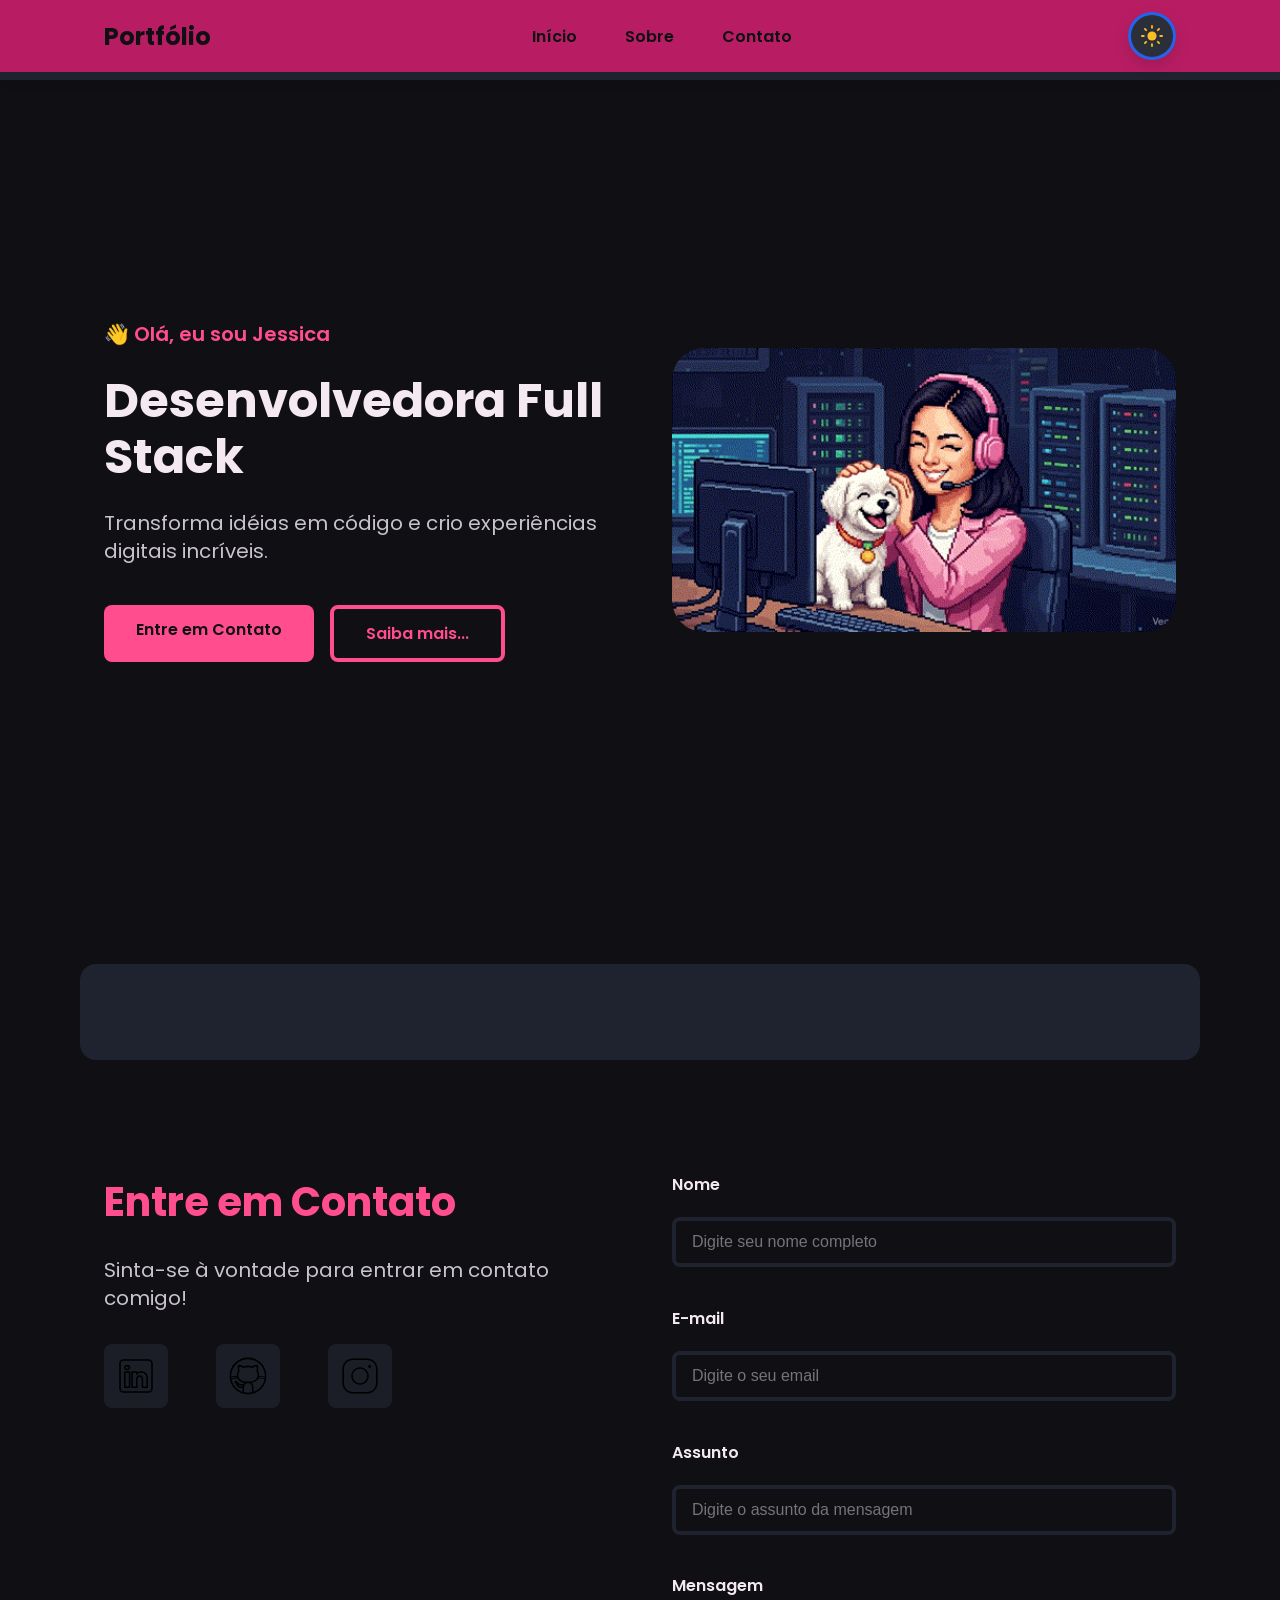
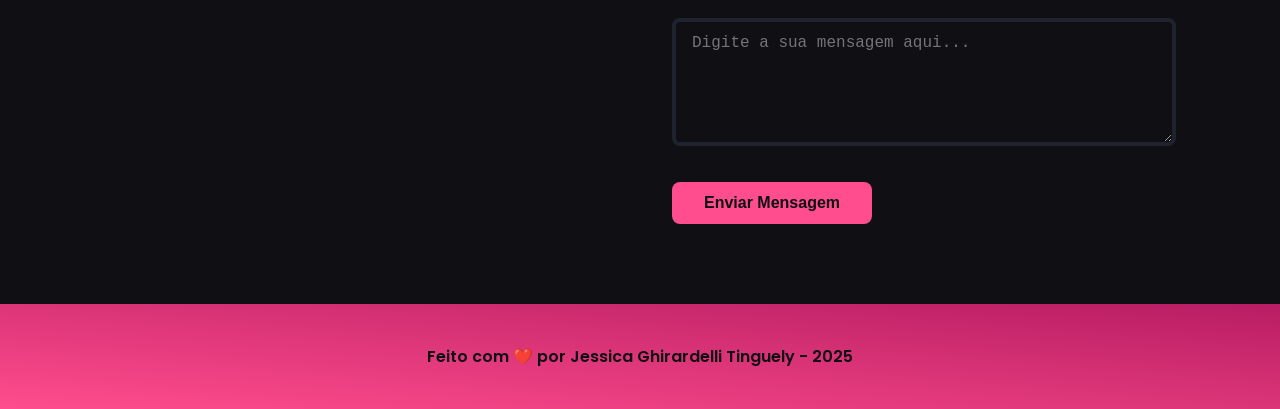
==== commit cee91546: ":lipstick: Estilização Portfólio" ====
--- a/index.html
+++ b/index.html
@@ -1,11 +1,12 @@
 <!DOCTYPE html>
 <html lang="pt-br">
+
 <head>
 
     <!-- Servidores de Fontes do Google -->
     <link rel="preconnect" href="https://fonts.googleapis.com">
     <link rel="preconnect" href="https://fonts.gstatic.com" crossorigin>
- 
+
     <!-- Fonte do Google - Poppins -->
     <link href="https://fonts.googleapis.com/css2?family=Poppins&display=swap" rel="stylesheet">
 
@@ -14,14 +15,15 @@
 
     <!-- Layout Mobile -->
     <meta name="viewport" content="width=device-width, initial-scale=1.0">
-   
+
     <!-- Meta Taqgs Essenciais -->
     <meta name="author" content="Jessica Ghirardelli Tinguely">
-    <meta name="description" content="Portfólio de Jessica Ghirardelli Tinguely, desenvolvedora Full Stack especializada em criar experiências digitais incríveis. Conheça os meus projetos e entre em contato .">
+    <meta name="description"
+        content="Portfólio de Jessica Ghirardelli Tinguely, desenvolvedora Full Stack especializada em criar experiências digitais incríveis. Conheça os meus projetos e entre em contato .">
     <meta name="robots" content="index, follow">
 
     <!-- Favicon -->
-     <link rel="icon" type="image/svg+xml" href="./assets/img/favicon.svg">
+    <link rel="icon" type="image/svg+xml" href="./assets/img/favicon.svg">
 
     <!--Link para o arquivo CSS -->
 
@@ -29,10 +31,11 @@
 
     <title>Portfólio Jessica</title>
 </head>
+
 <body>
-    
+
     <!-- Navbar - Menu -->
-   <header class="flex menu_container">
+    <header class="flex menu_container">
         <article class="menu_content">
             <div id="titulo">
                 <a href="#">Portfólio</a>
@@ -45,8 +48,15 @@
                     <li><a href="#contact">Contato</a></li>
                 </ul>
             </nav>
+
+            <div id="titulo">
+                <!-- Botão de alternar tema -->
+                <button id="themeToggle" class="theme-toggle" aria-label="Alternar tema" title="Alternar tema">
+                    <span id="themeIcon"></span>
+                </button>
+            </div>
         </article>
-   </header>
+    </header>
     <!-- Seção Principal -->
     <main>
 
@@ -61,37 +71,42 @@
                 </div>
             </article>
             <figure class="hero_image">
-                <img src="./assets/img/dev_woman.svg" 
-                alt="Imagem com uma pessoa desenvolvedora escrevendo código em um laptop"
-                class="ilustracao float-animation"
-                >
+                <img src="./assets/img/dev_dog.gif"
+                    alt="Imagem com uma pessoa desenvolvedora com um laptop na mesa e seu cachoro ao lado"
+                    class="ilustracao float-animation" loading="lazy" //>
             </figure>
 
         </section>
 
         <section id="about" class="about_container">
-            
+
         </section>
 
-        <section id="contact" class="contact_container"  >
+        <section id="contact" class="contact_container">
             <article class="contact_info">
                 <h4>Entre em Contato</h4>
                 <p>Sinta-se à vontade para entrar em contato comigo!</p>
                 <div class="social_container">
                     <a href="https://linkedin.com/in/jessicatinguely" target="_blank" class="social_icon">
-                        <img src="./assets/img/linkedin.svg" alt="Link para o Linkedin"> 
+                        <img src="./assets/img/linkedin.svg" alt="Link para o Linkedin">
                     </a>
                     <a href="https://github.com/jessicatinguely" target="_blank" class="social_icon">
-                        <img src="./assets/img/github.svg" alt="Link para o GitHub"> 
+                        <img src="./assets/img/github.svg" alt="Link para o GitHub">
                     </a>
                     <a href="https://www.instagram.com/jessicatinguely/" target="_blank" class="social_icon">
-                        <img src="./assets/img/instagram.svg" alt="Link para o Instagram"> 
+                        <img src="./assets/img/instagram.svg" alt="Link para o Instagram">
                     </a>
                 </div>
 
 
             </article>
-            <form id="formulario">
+
+            <!-- Formulario -->
+            <form action="https://formsubmit.co/e4d1fec4108e5bb2220f2d5863f8aa63" method="POST" id="formulario">
+
+                <input type="hidden" name="_next" value="http://127.0.0.1:5500/sucess.html">
+                <input type="hidden" name="_captcha" value="false">
+
                 <label for="nome">Nome</label>
                 <input id="nome" name="nome" type="text" placeholder="Digite seu nome completo">
                 <span id="txtNome"></span>
@@ -106,7 +121,7 @@
 
                 <label for="mensagem">Mensagem</label>
                 <textarea id="mensagem" name="mensagem" placeholder="Digite a sua mensagem aqui..."></textarea>
-        
+
                 <button class="botao" type="submit">Enviar Mensagem</button>
             </form>
         </section>
@@ -119,4 +134,5 @@
     <!-- Link para o arquivo JS -->
     <script src="./assets/js/scripts.js"></script>
 </body>
+
 </html>
--- a/assets/css/styles.css
+++ b/assets/css/styles.css
@@ -1,485 +1,576 @@
-/* Reset do navegador */
-
-*{
+/* RESET & BASELINE */
+* {
     margin: 0;
     padding: 0;
     box-sizing: border-box;
     text-decoration: none;
-    outline: none;
-    font-family: 'Poppins', sans-serif;
-}
-/* === VARIÁVEIS === */
-:root {
-    /* Cores */
-    --purple-50:  #f4eaff; 
-    --purple-100: #e9dcfa; 
-    --purple-200: #cdb3f0; 
-    --purple-300: #b186e5; 
-    --purple-400: #9460db; 
-    --purple-500: #6b36c8; 
-    --purple-600: #5b2ca0; 
-    --purple-700: #4c2177; 
-    --purple-800: #441f88; 
-    --purple-900: #2a0e4d; 
-    --gray-100: #f5f5f5;
-    --gray-200: #e8e8e8;
-    --gray-400: #505861;
-    --black-800: #171717;
-    --white: #ffffff;
-    --error: #e63946;
- 
-    /* Sombras */
-    --shadow-sm: 0 0.25rem 0.5rem #0000000D;
-    --shadow-md: 0 0.25rem 0.75rem #6B36C84D;
-    --shadow-lg: 0 0.5rem 1.5rem #6B36C833;
-    --shadow-focus: 0 0 0 0.25rem #6B36C81A;
-}
-
-/* Estilos globais */
-
-html{
-    scroll-behavior: smooth;
-}
-
-body{
+    outline: none
+}
+
+html {
+    scroll-behavior: smooth
+}
+
+body {
     display: flex;
     flex-direction: column;
     min-height: 100vh;
-    background-color: var(--white);
-    color: var(--black-800);
-}
-
-main{
-    flex: 1;
-}
-a, 
-button{
-    cursor: pointer;
-}
+    background: var(--bg);
+    color: var(--text);
+    font-family: 'Poppins', sans-serif
+}
+
+main {
+    flex: 1
+}
+
+a,
+button {
+    cursor: pointer
+}
+
+/* DESIGN TOKENS */
+:root {
+    /* Rosa principal */
+    --primary-50: #fff0f6;
+    --primary-100: #ffd6e7;
+    --primary-200: #ffa3c4;
+    --primary-300: #ff72a4;
+    --primary-400: #ff4d8d;
+    --primary-500: #e91e63;
+    --primary-600: #d81b60;
+    --primary-700: #c2185b;
+    --primary-800: #880e4f;
+    --primary-900: #560e2c;
+
+    /* Neutros */
+    --bg: #ffffff;
+    --surface: #fff7fb;
+    --text: #171717;
+    --muted: #505861;
+    --white: var(--bg);
+    --black-800: var(--text);
+    --gray-100: #f5f5f5;
+    --gray-200: #f0eaf1;
+    --gray-400: var(--muted);
+
+    /* Auxiliares */
+    --error: #e63946;
+
+    /* Sombras */
+    --shadow-sm: 0 0.25rem 0.5rem #0000000d;
+    --shadow-md: 0 0.25rem 0.75rem #6b36c84d;
+    --shadow-lg: 0 0.5rem 1.5rem #6b36c833;
+    --shadow-focus: 0 0 0 0.25rem #6b36c81a;
+}
+
+/* Tema escuro */
+:root[data-theme="dark"] {
+    color-scheme: dark;
+    --bg: #0f0f14;
+    --surface: #151821;
+    --text: #f5e9f1;
+    --muted: #c9c3cc;
+    --white: var(--bg);
+    --black-800: var(--text);
+    --gray-100: #1b1e27;
+    --gray-200: #1f2330;
+    --gray-400: var(--muted);
+    --primary-400: #ff79a8;
+    --primary-500: #ff4d8d;
+    --primary-800: #b81d63;
+}
+
+/* Usa preferência do sistema */
+@media (prefers-color-scheme:dark) {
+    :root:not([data-theme="light"]) {
+        color-scheme: dark;
+        --bg: #0f0f14;
+        --surface: #151821;
+        --text: #f5e9f1;
+        --muted: #c9c3cc;
+        --white: var(--bg);
+        --black-800: var(--text);
+        --gray-100: #1b1e27;
+        --gray-200: #1f2330;
+        --gray-400: var(--muted);
+        --primary-400: #ff79a8;
+        --primary-500: #ff4d8d;
+        --primary-800: #b81d63;
+    }
+}
+
+/* COMPONENTES */
 
 /* Botões */
-
 .botao,
-.botao-outline{
-    padding: 0.75rem 2rem;
-    border-radius: 0.5rem;
+.botao-outline {
+    padding: .75rem 2rem;
+    border-radius: .5rem;
     font-size: 1rem;
     font-weight: 600;
     text-align: center;
-    transition: all 0.3s ease;
-}
-.botao{
+    transition: all .3s ease
+}
+
+.botao {
     border: none;
     color: var(--white);
-    background-color: var(--purple-500);
-}
-.botao:hover{
-    background-color: var(--purple-800);
+    background: var(--primary-500)
+}
+
+.botao:hover {
+    background: var(--primary-800);
     box-shadow: var(--shadow-md);
-    transform: translateY(-0.25rem);
-}
-.botao-outline{
-    border: 0.25rem solid var(--purple-500);
-    color: var(--purple-500);
-    background-color: transparent;
-}
-.botao-outline:hover{
-    background-color: var(--purple-500);
+    transform: translateY(-.25rem)
+}
+
+.botao-outline {
+    border: .25rem solid var(--primary-500);
+    color: var(--primary-500);
+    background: transparent
+}
+
+.botao-outline:hover {
+    background: var(--primary-500);
     color: var(--white);
     box-shadow: var(--shadow-md);
-    transform: translateY(-0.25rem);
-}
-
-/* Menu */
-
-.menu_container{
+    transform: translateY(-.25rem)
+}
+
+/* Header */
+.menu_container {
     position: sticky;
-    top:0;
+    top: 0;
     width: 100%;
     height: 5rem;
-    background-color: var(--purple-800);
-    border-bottom: 0.5rem solid var(--gray-200);
+    background: var(--primary-800);
+    border-bottom: .5rem solid var(--gray-200);
     box-shadow: var(--shadow-sm);
-    z-index: 1000; /* Mantém o menu acima de outros elementos */
-}
-
-.menu_content{
+    z-index: 1000
+}
+
+.menu_content {
     display: flex;
     justify-content: space-between;
     align-items: center;
-    width: 70rem;
+    width: min(70rem, 100%);
     height: 100%;
     padding: 0 1.5rem;
     margin: 0 auto;
-}
-
-.menu_container a{
+    gap: 1rem
+}
+
+.menu_content nav {
+    display: flex;
+    align-items: center
+}
+
+.menu_container a {
     font-weight: 600;
     color: var(--white);
-    transition: color 0.3s ease;
-}
-.menu_container a:hover{
-    color: var(--purple-200);
-}
-
-#titulo a{
+    transition: color .3s ease
+}
+
+.menu_container a:hover {
+    color: var(--primary-200)
+}
+
+#titulo a {
     font-size: 1.5rem;
-    font-weight: 700;
-}
-
-.menu_list{
+    font-weight: 700
+}
+
+.menu_list {
     display: flex;
     list-style: none;
-    gap: 2rem;
-}
-
-.menu_list a{
-    padding: 0.5rem;
-}
-
-/* Seções - Estilos Comuns */
-
-.hero_container,
-.about_container,
-.contact_container{
+    gap: 2rem
+}
+
+.menu_list a {
+    padding: .5rem
+}
+
+/* Toggle de Tema */
+.theme-toggle {
+    margin-left: 1rem;
+    width: 48px;
+    height: 48px;
+    display: inline-flex;
+    align-items: center;
+    justify-content: center;
+    border-radius: 999px;
+    background: var(--gray-100);
+    color: #374151;
+    border: 3px solid #2563eb;
+    box-shadow: 0 6px 16px #00000022;
+    transition: background .2s ease, transform .15s ease, box-shadow .2s ease;
+    cursor: pointer
+}
+
+.theme-toggle:hover {
+    transform: translateY(-1px);
+    box-shadow: 0 10px 22px #00000033
+}
+
+.theme-toggle svg {
+    width: 22px;
+    height: 22px;
+    display: block
+}
+
+:root[data-theme="dark"] .theme-toggle {
+    background: #2b2f3a;
+    color: #fbbf24
+}
+
+/* Hero */
+.hero_container {
+    min-height: calc(100vh - 5rem);
+    display: flex;
+    align-items: center;
+    gap: 4rem;
     max-width: 70rem;
     margin: 0 auto;
-    padding: 3rem 1.5rem;
-    scroll-margin-top: 6rem; /* Espaço para o menu fixo */
-}
-
-/* Seção Hero */
-
-.hero_image{ /* Estilo da caixinha da imagem */
-    flex: 1; /* Ocupa o espaço restante da caixinha */
-    display: flex; /* Usamos flexbox para centralizar a imagem */
-    justify-content: center; 
-    align-items: center; /* Centraliza a imagem vertical e horizontalmente */
-    gap: 4rem; /* Espaçamento entre a imagem e o conteúdo */
-}
-
-.ilustracao{ /* Estilo da imagem em si */
+    padding: 3rem 1.5rem
+}
+
+.hero_image {
+    flex: 1;
+    display: flex;
+    justify-content: center;
+    align-items: center;
+    gap: 4rem
+}
+
+.ilustracao {
     width: 100%;
     max-width: 100%;
-    border-radius: 2rem;
-}
-.hero_container { /* Estilo da caixinha hero */
-    min-height: calc(100vh - 5rem);  /* Altura total da viewport menos a altura do menu */
+    border-radius: 2rem
+}
+
+.hero_content {
+    flex: 1;
+    display: flex;
+    flex-direction: column;
+    gap: 1.5rem
+}
+
+.hero_content h4 {
+    font-size: 1.25rem;
+    font-weight: 600;
+    color: var(--primary-500)
+}
+
+.hero_content h1 {
+    font-size: 3rem;
+    font-weight: 700;
+    line-height: 3.5rem;
+    color: var(--black-800)
+}
+
+.hero_content p {
+    font-size: 1.25rem;
+    line-height: 1.75rem;
+    color: var(--gray-400)
+}
+
+.hero_buttons {
+    display: flex;
+    gap: 1rem;
+    margin-top: 1rem
+}
+
+/* Animação */
+@keyframes float {
+
+    0%,
+    100% {
+        transform: translateY(0)
+    }
+
+    50% {
+        transform: translateY(-1.25rem)
+    }
+}
+
+.float-animation {
+    animation: float 3s ease-in-out infinite
+}
+
+/* About */
+.about_container {
+    margin: 4rem auto;
     display: flex;
     align-items: center;
     gap: 4rem;
-}
-
-.hero_content { 
-    flex: 1;
-    display: flex;
-    flex-direction: column;  /* Alinha os itens verticalmente */
-    gap: 1.5rem;
-}
-
-.hero_content h4 { 
-    font-size: 1.25rem;
-    font-weight: 600;
-    color: var(--purple-500);
-}
-
-.hero_content h1 {  
-    font-size: 3rem; /* Tamanho da fonte do título */
-    font-weight: 700;
-    line-height: 3.5rem; /* Espaçamento entre linhas, geralmente um pouco maior que a fonte */
-    color: var(--black-800);
-}
-
-.hero_content p {  
-    font-size: 1.25rem;
-    line-height: 1.75rem;
-    color: var(--gray-400);
-}
-
-.hero_buttons {
-    display: flex;
-    gap: 1rem;
-    margin-top: 1rem;
-}
-/* === ABOUT === */
-.about_container {
-    margin: 4rem auto;
-    display: flex;
-    align-items: center;
-    gap: 4rem;
-    background-color: var(--gray-200);
+    background: var(--gray-200);
     border-radius: 1rem;
+    max-width: 70rem;
+    padding: 3rem 1.5rem
 }
 
 .about_image {
-    flex: 0 0 17.5rem;  
+    flex: 0 0 17.5rem
 }
 
 .about_image img {
     width: 100%;
-    border: 0.375rem solid var(--purple-500);
-    border-radius: 50%; /* Torna a imagem circular */
-    box-shadow: var(--shadow-lg);
+    border: .375rem solid var(--primary-500);
+    border-radius: 50%;
+    box-shadow: var(--shadow-lg)
 }
 
 .about_content h2 {
     font-size: 2.5rem;
     font-weight: 700;
     margin-bottom: 1.5rem;
-    color: var(--purple-800);
+    color: var(--primary-800)
 }
 
 .about_content p {
     font-size: 1.25rem;
     line-height: 1.75rem;
     color: var(--gray-400);
-    margin-bottom: 1rem;
+    margin-bottom: 1rem
 }
 
 .about_stats {
     display: flex;
     gap: 2rem;
     margin-top: 2rem;
-    align-items: center;
+    align-items: center
 }
 
 .about_stats .botao {
-    margin-right: auto;
+    margin-right: auto
+}
+
+.stats-wrapper {
+    display: flex;
+    gap: 2rem;
+    margin-top: 2rem
 }
 
 .stat-item {
-    text-align: center;
-}
-
-.stats-wrapper {
-    display: flex;
-    flex-direction: row;
-    gap: 2rem;
-    margin-top: 2rem;
-}
-
-.stats-wrapper .stat-number {
+    text-align: center
+}
+
+.stat-number {
     font-size: 1.5rem;
     font-weight: 700;
-    color: var(--purple-500);
-    margin-bottom: 0;
-}
-
-.stats-wrapper .stat-label {
-    font-size: 0.875rem;
-    color: var(--gray-400);
-    margin-bottom: 0;
-}
-/* Animação - Imagem Hero */
-@keyframes float { /* Define a animação chamada "float" */
-    0%, /* Início da animação */
-    100% { /* Fim da animação */
-        transform: translateY(0); /* Define a posição inicial e final */
-    }
-
-    50% { /* Meio da animação */
-        transform: translateY(-1.25rem);  /* Move a imagem para cima no meio da animação */
-    }
-}
-
-.float-animation { 
-    animation: float 3s ease-in-out infinite;  /* Aplica a animação com duração de 3 segundos, suavização ease-in-out e repetição infinita */
+    color: var(--primary-500)
+}
+
+.stat-label {
+    font-size: .875rem;
+    color: var(--gray-400)
 }
 
 /* Contato */
-
-.contact_container{
-    display:grid;
+.contact_container {
+    display: grid;
     grid-template-columns: 1fr 1fr;
     margin: 4rem auto 2rem;
     gap: 4rem;
-}
-
-.contact_info h4{
+    max-width: 70rem;
+    padding: 3rem 1.5rem
+}
+
+.contact_info h4 {
     font-size: 2.5rem;
     font-weight: 700;
-    color: var(--purple-500);
-    margin-bottom: 1.5rem;
-}
-.contact_info p{
+    color: var(--primary-500);
+    margin-bottom: 1.5rem
+}
+
+.contact_info p {
     font-size: 1.25rem;
     line-height: 1.75rem;
     color: var(--gray-400);
-    margin-bottom: 2rem;
-}
-.social_container{
-    display: flex;
-    gap: 3rem;
-}
-.social_icon{
+    margin-bottom: 2rem
+}
+
+.social_container {
+    display: flex;
+    gap: 3rem
+}
+
+.social_icon {
     width: 4rem;
     height: 4rem;
-    padding: 0.75rem;
-    background-color: var(--gray-100);
-    border-radius: 0.5rem;
-    transition: all 0.3s ease;
-}
-
-.social_icon:hover{
-    background-color: var(--purple-600);
+    padding: .75rem;
+    background: var(--gray-100);
+    border-radius: .5rem;
+    transition: all .3s ease
+}
+
+.social_icon:hover {
+    background: var(--primary-600);
     box-shadow: var(--shadow-md);
-    transform: translateY(-0.25rem);
-}
-.social_icon img{
+    transform: translateY(-.25rem)
+}
+
+.social_icon img {
     width: 100%;
-    filter: brightness(0) saturate(100%);
-}
-.social_icon:hover img{
-    filter: brightness(0) invert(100%);
-}
-
-/* Formulário de Contato */
-
-form{
+    filter: brightness(0) saturate(100%)
+}
+
+.social_icon:hover img {
+    filter: brightness(0) invert(100%)
+}
+
+/* Formulário */
+form {
     display: flex;
     flex-direction: column;
-    gap: 1.25rem;
-}
-
-form label{
+    gap: 1.25rem
+}
+
+form label {
     font-size: 1rem;
     font-weight: 600;
+    color: var(--black-800)
+}
+
+form input,
+textarea {
+    width: 100%;
+    padding: .75rem 1rem;
+    border: .25rem solid var(--gray-200);
+    border-radius: .5rem;
+    font-size: 1rem;
+    background: var(--white);
     color: var(--black-800);
-}
-
-form input,
-textarea{
-    width: 100%;
-    padding: 0.75rem 1rem;
-    border: 0.25rem solid var(--gray-200);
-    border-radius: 0.5rem;
-    font-size: 1rem;
-    background-color: var(--white);
-    color: var(--black-800);
-    transition: border-color 0.3s ease;
+    transition: border-color .3s ease
 }
 
 form input:focus,
-form textarea:focus{
-    border-color: var(--purple-500);
+form textarea:focus {
+    border-color: var(--primary-500);
     box-shadow: var(--shadow-focus);
-    font-size: larger; /* Aumenta o tamanho da fonte ao focar, plus */
-}   
-
-form textarea{
-    resize: vertical; /* Permite redimensionar verticalmente */
-    min-height: 8rem;  
-    max-height: 15rem;
-}
-
-form span{
-    font-size: 0.75rem;
+    font-size: larger
+}
+
+form textarea {
+    resize: vertical;
+    min-height: 8rem;
+    max-height: 15rem
+}
+
+form span {
+    font-size: .75rem;
     color: var(--error);
     margin-top: -.075rem;
-    font-weight: 500;
-}
-
-
-form .botao{
-    align-self: flex-start; /* Alinha o botão à esquerda */
-    margin-top: 1rem;
+    font-weight: 500
+}
+
+form .botao {
+    align-self: flex-start;
+    margin-top: 1rem
 }
 
 /* Footer */
-footer{
-    background: linear-gradient(to right top, var(--purple-500), var(--purple-800));
+footer {
+    background: linear-gradient(to right top, var(--primary-500), var(--primary-800));
     color: var(--white);
     text-align: center;
     padding: 2.5rem;
     font-weight: 600;
-    margin-top: auto;
-}
-
-/* Responsividade */
-
-/* Smarthphones (até 490px) */
-
-@media screen and (max-width: 490px){
-
-    /* Menu */
-    .Menu_content{
-        justify-content: center;
-        padding: 0 1 rem;
-    }
-
-    .menu_list{
-        display: none;
-    }
-
-    #titulo a{
-        font-size: 1.25rem;
+    margin-top: auto
+}
+
+/* RESPONSIVIDADE */
+@media (max-width:1120px) {
+
+    .menu_content,
+    .hero_container,
+    .about_container,
+    .contact_container {
+        max-width: 100%;
+        padding: 3rem 2rem
+    }
+}
+
+@media (max-width:960px) {
+    .hero_container {
+        flex-direction: column-reverse;
         text-align: center;
-    }
-
-    /* Seção Hero */
-
-    .hero_container{
+        gap: 2rem;
+        padding: 2rem 1.5rem
+    }
+
+    .hero_content h1 {
+        font-size: 2.5rem;
+        line-height: 3rem
+    }
+
+    .about_container {
+        flex-direction: column;
+        text-align: center
+    }
+
+    .about_image img {
+        max-width: 15rem;
+        margin: 0 auto
+    }
+
+    .contact_container {
+        grid-template-columns: 1fr;
+        text-align: center
+    }
+
+    .social_container {
+        justify-content: center
+    }
+}
+
+@media (max-width:480px) {
+    .menu_container {
+        height: auto
+    }
+
+    .menu_content {
+        flex-wrap: wrap;
+        justify-content: space-between;
+        align-items: center;
+        width: 100%;
+        padding: .75rem 1rem;
+        gap: .5rem 1rem
+    }
+
+    #titulo {
+        order: 1
+    }
+
+    .menu_content nav {
+        order: 2;
+        width: 100%
+    }
+
+    .theme-toggle {
+        order: 3;
+        margin-left: 0
+    }
+
+    .menu_list {
+        display: flex !important;
+        justify-content: space-between;
+        align-items: center;
+        gap: .75rem;
+        width: 100%;
+        flex-wrap: wrap
+    }
+
+    .hero_container {
         flex-direction: column-reverse;
-        gap: 2rem;
-        padding: 1.5rem 1rem;
-        min-height: auto;
-    }
-
-    .hero_content h4{
-        font-size: 1rem;
-    }
-
-    .hero_content h1{
-        font-size: 2rem;
-        line-height: 2.5rem;
-    }
-    .hero_content p{
-        font-size: 1rem;
-        line-height: 1.5rem;
-    }
-
-    .hero_buttons{
-        flex-direction: column;
-        width: 100%;
-        gap: 0.75rem;
-    }
-
-    /* Seção About */
-    .about_container{
-        flex-direction: column;
-        gap: 2rem;
-        text-align: center;
-        padding: 2rem 1rem;
-    }
-
-    .about_content h2{
-        font-size: 1.75rem;
-    }
-    .about_content p{
-        font-size: 1rem;
-        line-height: 1.5rem;
-    }
-    .about_stats{
-        flex-direction: column;
-        align-items: center;
-        gap: 1rem;
-    }
-
-    .about_stats .botao{
-        width: 100%;
-        font-size: 0.9rem;
-        padding: 0.5rem 1.25rem;
-    }
-
-    /*seção Contato*/
-    .contact_container{
-        grid-template-columns: 1fr; /* Muda para uma coluna */
-        padding: 2rem 1rem; 
-    }
-}
-/* Página Sucess */
-
-/* Estilos para a página de sucesso */
+        gap: 1.5rem;
+        padding: 1.25rem 1rem;
+        text-align: center
+    }
+}
+
+/* Página de sucesso */
 .success_container {
     display: flex;
     flex-direction: column;
@@ -488,41 +579,36 @@
     text-align: center;
     min-height: calc(100vh - 5rem - 160px);
     padding: 4rem 1.5rem;
-    background-color: var(--white);
-    gap: 2.5rem; /* Aumenta o espaçamento entre ícone e texto */
-  }
-
-  /* Estilos para a mensagem de sucesso */
-  .success_message{
+    background: var(--white);
+    gap: 2.5rem
+}
+
+.success_message {
     display: grid;
     justify-items: center;
-    gap: 1rem;
-
-  }
-  /* Estilos para o ícone de sucesso */
-  .success_icon img {
+    gap: 1rem
+}
+
+.success_icon img {
     width: 150px;
     height: 150px;
     border-radius: 50%;
-    background: var(--purple-100);
+    background: var(--primary-500);
     padding: 18px;
     object-fit: contain;
-    border: none;
-  }
-  
-  /* Estilos para o título e parágrafo da mensagem de sucesso */
-  .success_message h2 {
+    border: none
+}
+
+.success_message h2 {
     font-size: clamp(26px, 3vw + 8px, 42px);
-    color: var(--purple-800);
-    margin-bottom: 1.25rem; /* mais espaçamento abaixo do título */
-    font-weight: 700;
-  }
-  
-  .success_message p {
+    color: var(--primary-800);
+    margin-bottom: 1.25rem;
+    font-weight: 700
+}
+
+.success_message p {
     color: var(--gray-400);
     font-size: 1.2rem;
-    line-height: 0.5rem; /* mais espaçamento entre as linhas */
-    margin-bottom: 1rem; 
-}
-  
-  +    line-height: 1.5rem;
+    margin-bottom: 1rem
+}
